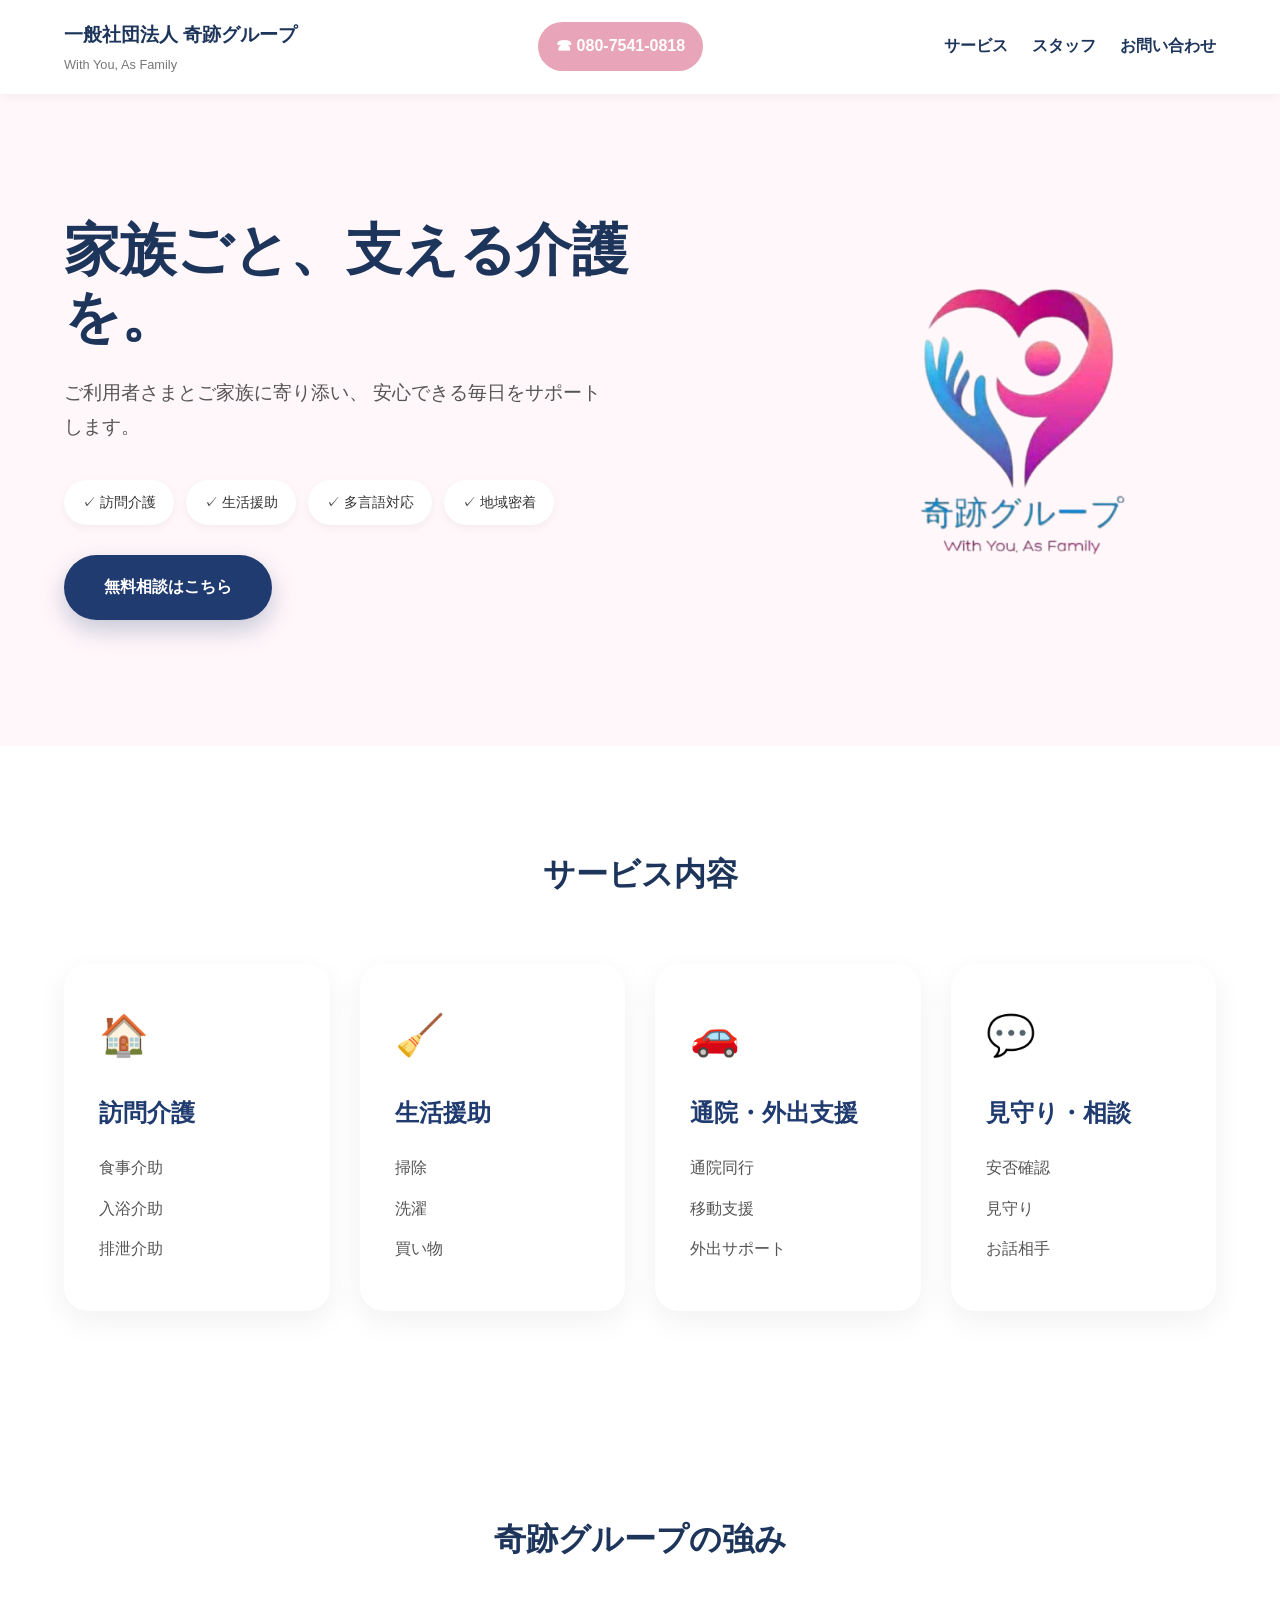
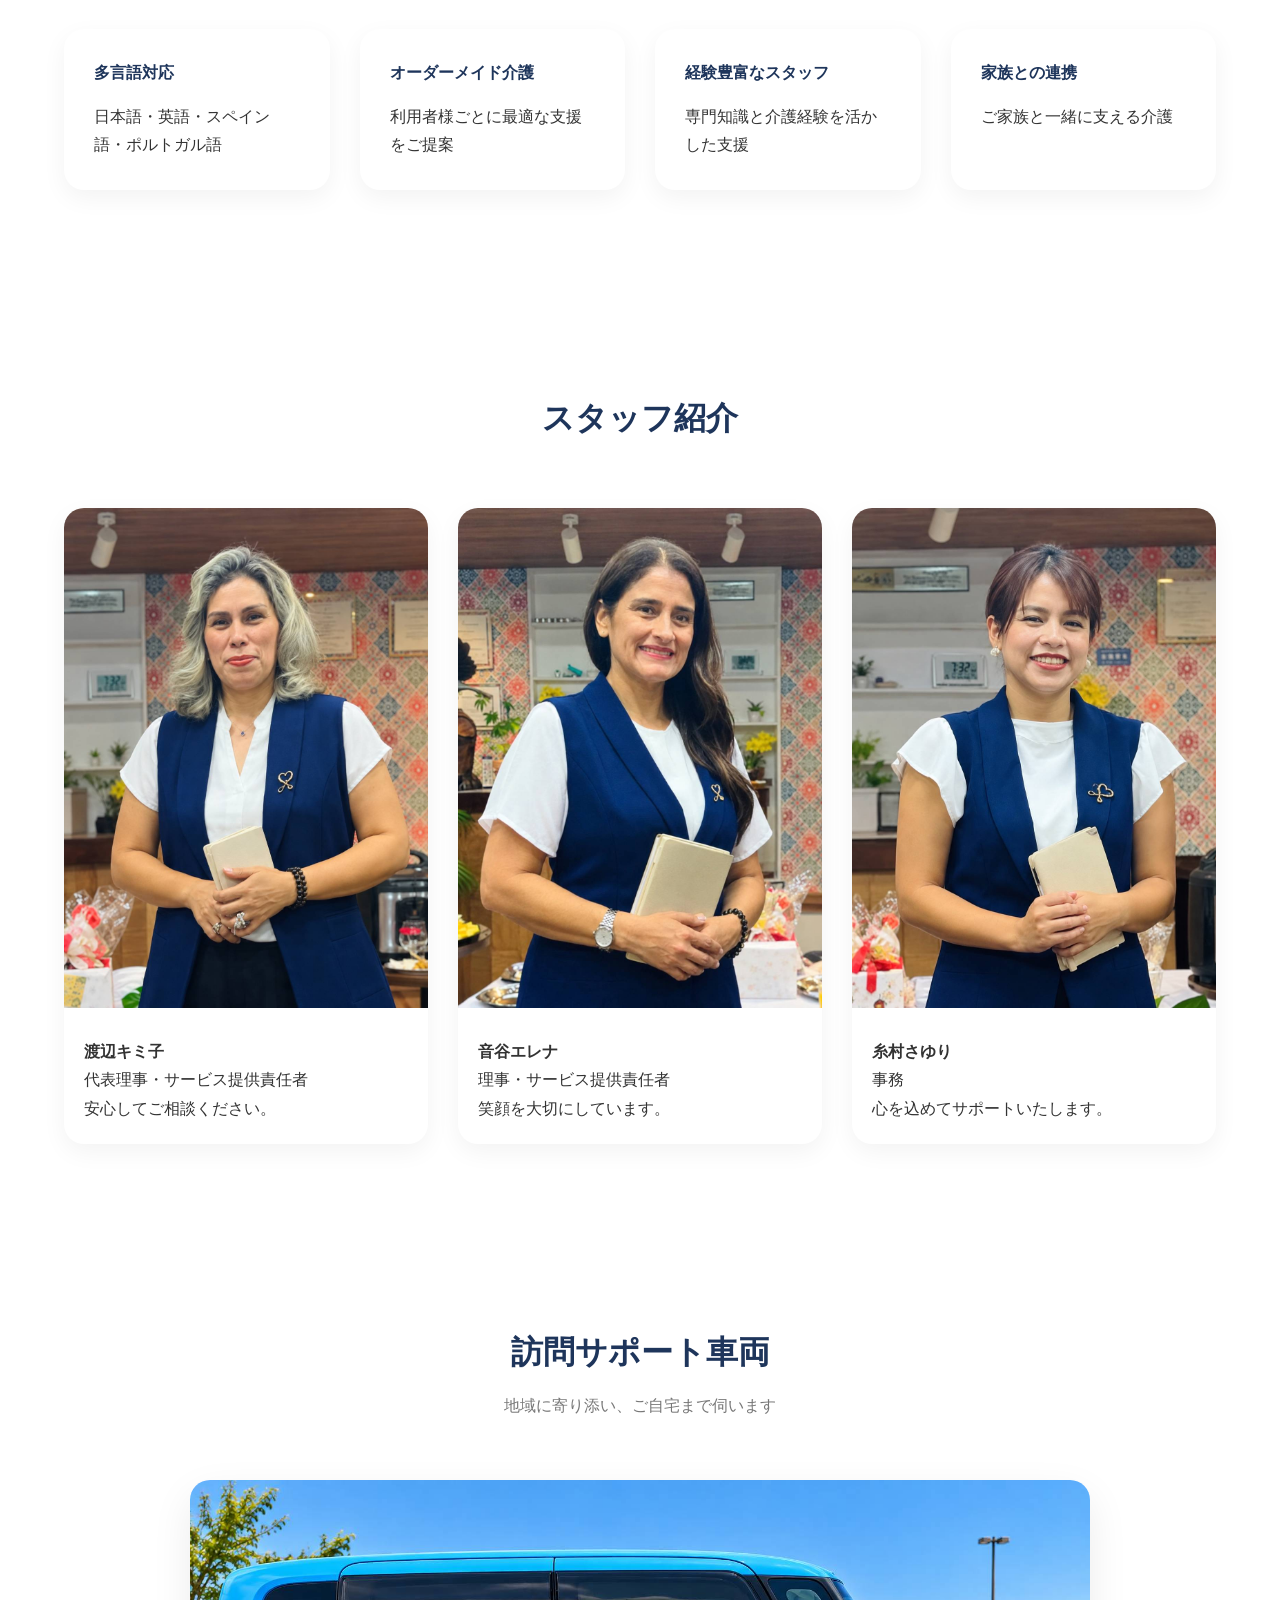
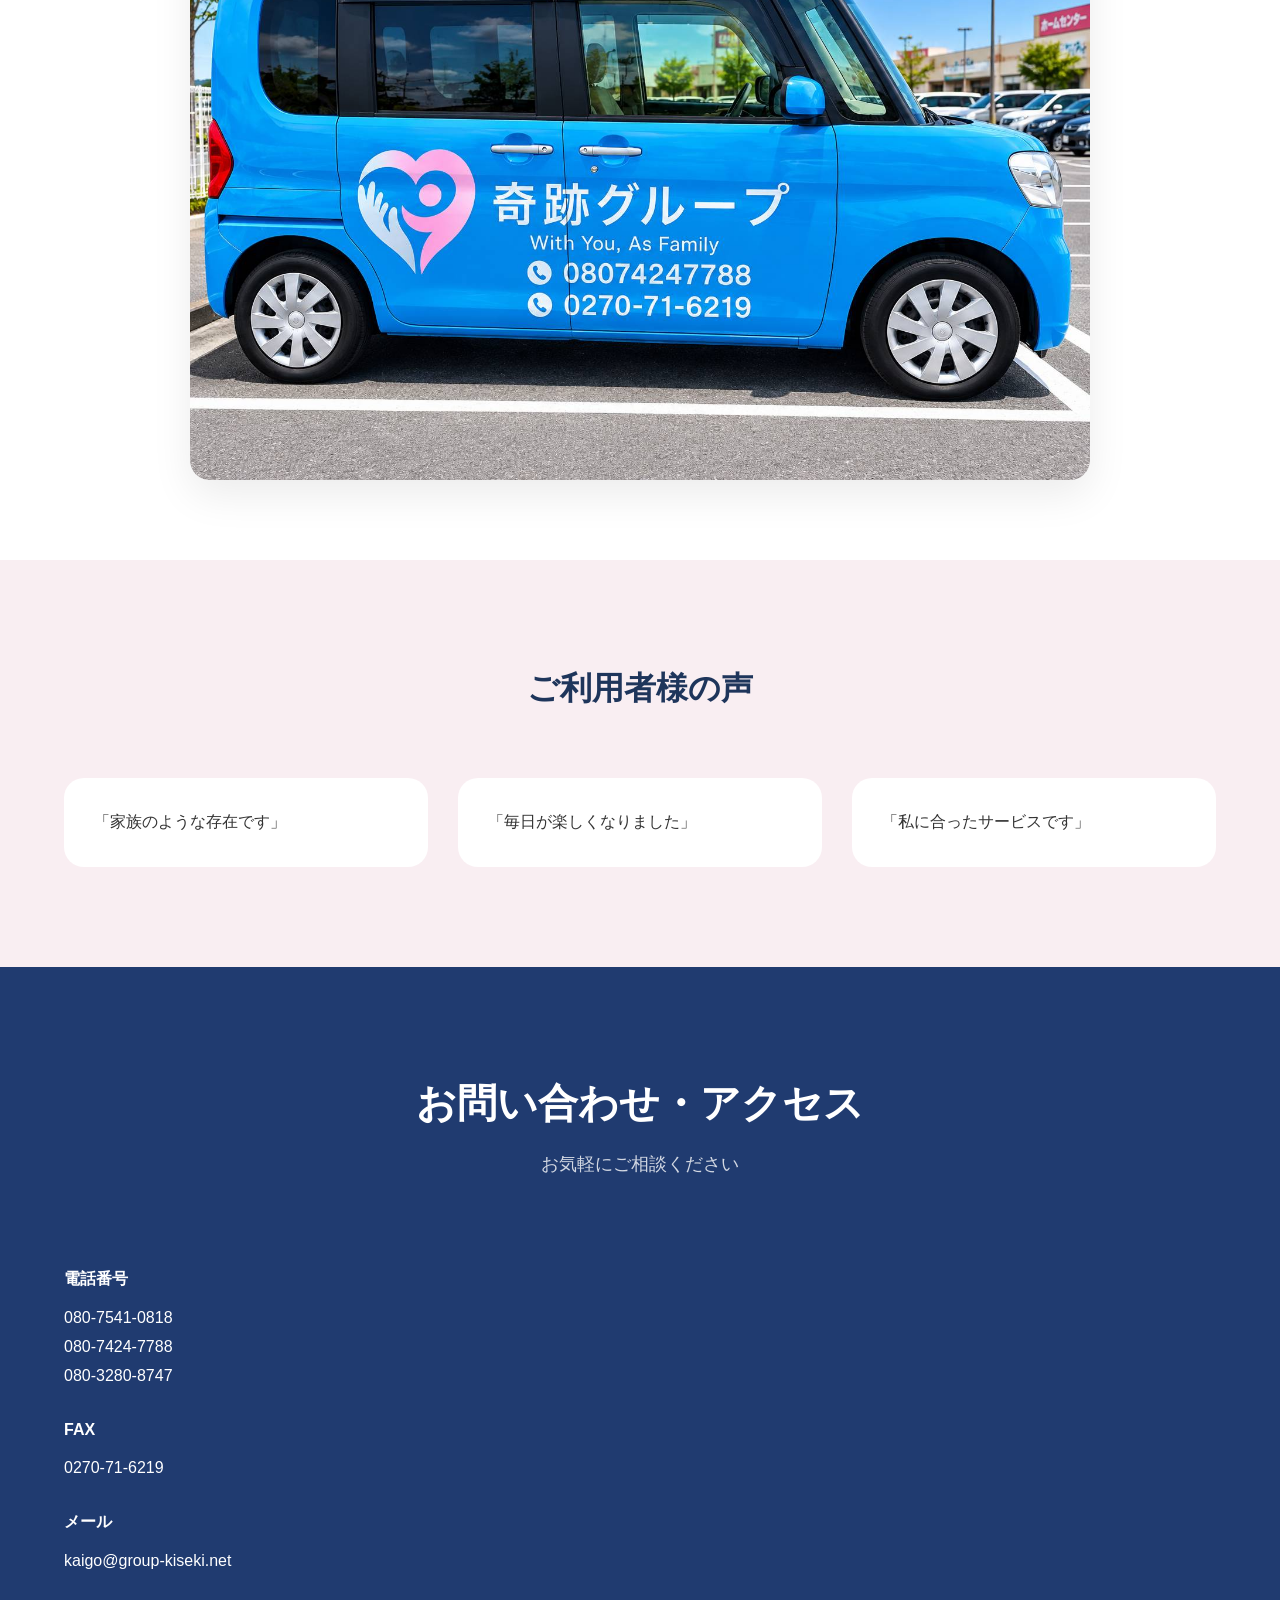
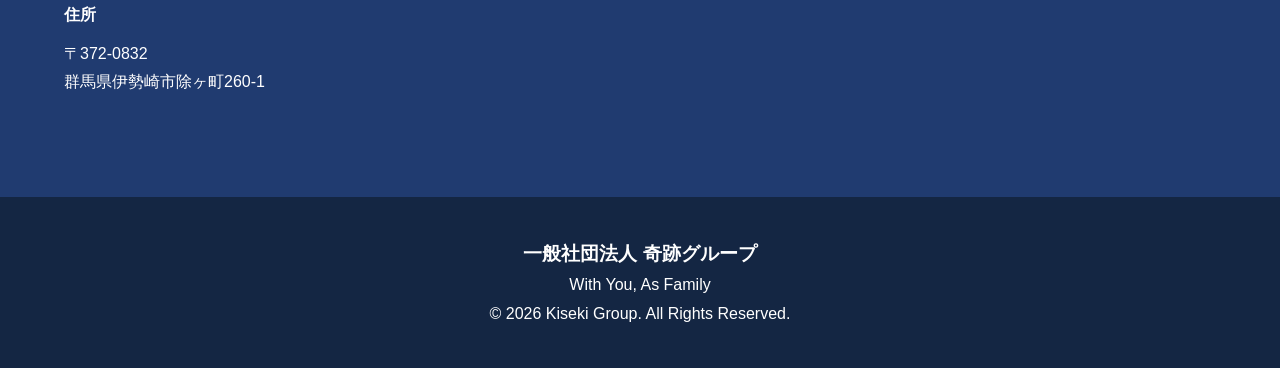
==== index.html @ bf8e1801 "Initial website" ====
<!DOCTYPE html>
<html lang="ja">
<head>
<meta charset="UTF-8">
<meta name="viewport" content="width=device-width, initial-scale=1.0">

<title>一般社団法人 奇跡グループ｜訪問介護・生活支援</title>

<meta name="description"
content="群馬県伊勢崎市の訪問介護サービス。ご利用者様とご家族に寄り添い、安心できる毎日をサポートします。">

<link rel="preconnect" href="https://fonts.googleapis.com">
<link rel="preconnect" href="https://fonts.gstatic.com" crossorigin>
<link rel="stylesheet" href="style.css" />
</head>

<body>

<!-- HEADER -->
<header>
<div class="container navbar">

  <div class="logo">
    <h1>一般社団法人 奇跡グループ</h1>
    <span>With You, As Family</span>
  </div>

  <div class="header-phone">
    ☎ 080-7541-0818
  </div>

  <nav>
    <ul>
      <li><a href="#service">サービス</a></li>
      <li><a href="#staff">スタッフ</a></li>
      <li><a href="#contact">お問い合わせ</a></li>
    </ul>
  </nav>

</div>
</header>

<!-- HERO -->
<section class="hero">
  <div class="container hero-wrapper">

    <div class="hero-content">

      <h2>家族ごと、支える介護を。</h2>

      <p>
        ご利用者さまとご家族に寄り添い、
        安心できる毎日をサポートします。
      </p>

      <div class="hero-features">
        <span>✓ 訪問介護</span>
        <span>✓ 生活援助</span>
        <span>✓ 多言語対応</span>
        <span>✓ 地域密着</span>
      </div>

      <a href="#contact" class="btn btn-primary">
        無料相談はこちら
      </a>

    </div>

    <div class="hero-image">
      <img src="images/logo.png" alt="奇跡グループ">
    </div>

  </div>
</section>

<!-- SERVICES -->
<section id="service">

<div class="container">

<div class="section-title">
<h3>サービス内容</h3>
</div>

<div class="grid">

<div class="service-card">
  <div class="service-icon">🏠</div>
  <h4>訪問介護</h4>
  <ul>
    <li>食事介助</li>
    <li>入浴介助</li>
    <li>排泄介助</li>
  </ul>
</div>

<div class="service-card">
  <div class="service-icon">🧹</div>
  <h4>生活援助</h4>
  <ul>
    <li>掃除</li>
    <li>洗濯</li>
    <li>買い物</li>
  </ul>
</div>

<div class="service-card">
  <div class="service-icon">🚗</div>
  <h4>通院・外出支援</h4>
  <ul>
    <li>通院同行</li>
    <li>移動支援</li>
    <li>外出サポート</li>
  </ul>
</div>

<div class="service-card">
  <div class="service-icon">💬</div>
  <h4>見守り・相談</h4>
  <ul>
    <li>安否確認</li>
    <li>見守り</li>
    <li>お話相手</li>
  </ul>
</div>

</div>

</div>

</section>

<!-- STRENGTH -->
<section>

<div class="container">

<div class="section-title">
<h3>奇跡グループの強み</h3>
</div>

<div class="grid">

<div class="card">
<h4>多言語対応</h4>
<p>
日本語・英語・スペイン語・ポルトガル語
</p>
</div>

<div class="card">
<h4>オーダーメイド介護</h4>
<p>
利用者様ごとに最適な支援をご提案
</p>
</div>

<div class="card">
<h4>経験豊富なスタッフ</h4>
<p>
専門知識と介護経験を活かした支援
</p>
</div>

<div class="card">
<h4>家族との連携</h4>
<p>
ご家族と一緒に支える介護
</p>
</div>

</div>

</div>

</section>

<!-- STAFF -->
<section id="staff">

<div class="container">

<div class="section-title">
<h3>スタッフ紹介</h3>
</div>

<div class="staff-grid">

<div class="staff-card">
<img src="images/渡辺キミコ.png" alt="渡辺キミ子">
<div class="staff-info">
<h4>渡辺キミ子</h4>
<p>代表理事・サービス提供責任者</p>
<p>安心してご相談ください。</p>
</div>
</div>

<div class="staff-card">
<img src="images/音谷エレナ.png" alt="音谷エレナ">
<div class="staff-info">
<h4>音谷エレナ</h4>
<p>理事・サービス提供責任者</p>
<p>笑顔を大切にしています。</p>
</div>
</div>

<div class="staff-card">
<img src="images/糸村さゆり.png" alt="糸村さゆり">
<div class="staff-info">
<h4>糸村さゆり</h4>
<p>事務</p>
<p>心を込めてサポートいたします。</p>
</div>
</div>

</div>

</div>

</section>

<section class="vehicle">

  <div class="container">

    <div class="section-title">
      <h3>訪問サポート車両</h3>
      <p>地域に寄り添い、ご自宅まで伺います</p>
    </div>

    <img src="images/car.jpg" alt="奇跡グループ訪問車両">

  </div>

</section>

<!-- TESTIMONIAL -->
<section class="testimonial">

<div class="container">

<div class="section-title">
<h3>ご利用者様の声</h3>
</div>

<div class="grid">

<div class="testimonial-card">
「家族のような存在です」
</div>

<div class="testimonial-card">
「毎日が楽しくなりました」
</div>

<div class="testimonial-card">
「私に合ったサービスです」
</div>

</div>

</div>

</section>

<!-- CONTACT -->
<section id="contact" class="contact">

  <div class="container">

    <div class="section-title">
      <h3>お問い合わせ・アクセス</h3>
      <p>お気軽にご相談ください</p>
    </div>

    <div class="contact-grid">

      <div class="contact-info">

        <h4>電話番号</h4>
        <p>080-7541-0818</p>
        <p>080-7424-7788</p>
        <p>080-3280-8747</p>

        <h4>FAX</h4>
        <p>0270-71-6219</p>

        <h4>メール</h4>
        <p>kaigo@group-kiseki.net</p>

        <h4>住所</h4>
        <p>
          〒372-0832<br>
          群馬県伊勢崎市除ヶ町260-1
        </p>

      </div>

      <div class="map-wrapper">

        <iframe
          src="https://www.google.com/maps/embed?pb=!1m18!1m12!1m3!1d3216.30057712314!2d139.19436201104378!3d36.28075607228467!2m3!1f0!2f0!3f0!3m2!1i1024!2i768!4f13.1!3m3!1m2!1s0x601ee8715ef8e0c7%3A0x4e97ece692a49048!2s260-1%20Yogech%C5%8D%2C%20Isesaki%2C%20Gunma%20372-0832!5e0!3m2!1sen!2sjp!4v1789994020657!5m2!1sen!2sjp" 
          width="100%"
          height="450"
          style="border:0;"
          loading="lazy">
        </iframe>

      </div>

    </div>

  </div>

</section>
<footer>

<h3>一般社団法人 奇跡グループ</h3>

<p>With You, As Family</p>

<p>
© 2026 Kiseki Group.
All Rights Reserved.
</p>

</footer>

</body>
</html>
---- style.css ----
html {
  scroll-behavior: smooth;
}
*{
margin:0;
padding:0;
box-sizing:border-box;
}

body{
font-family:
"Yu Gothic",
"YuGothic",
sans-serif;
line-height:1.8;
color:#333;
background:#fff;
}

/* =====================
   COLOR
===================== */

:root{
--navy:#1E355B;
--pink:#E8A4B8;
--pink-light:#F9EEF2;
--white:#fff;
--gray:#f6f8fb;
}

.container{
width:90%;
max-width:1200px;
margin:auto;
}

/* =====================
   HEADER
===================== */

header{
position:fixed;
width:100%;
top:0;
background:white;
box-shadow:0 2px 10px rgba(0,0,0,.05);
z-index:100;
}

.header-phone{
  background:var(--pink);
  color:white;
  padding:10px 18px;
  border-radius:50px;
  font-weight:bold;
}

.hero-lead{
    font-size:1.2rem;
    max-width:600px;
    margin-bottom:25px;
}

.hero-points{
    display:flex;
    gap:15px;
    flex-wrap:wrap;
    margin-bottom:30px;
}

.hero-points span{
    background:white;
    padding:10px 18px;
    border-radius:30px;
    box-shadow:0 4px 12px rgba(0,0,0,.08);
    font-size:.95rem;
}

.navbar{
display:flex;
justify-content:space-between;
align-items:center;
padding:18px 0;
}

.logo h1{
font-size:1.2rem;
color:var(--navy);
}

.logo span{
display:block;
font-size:.8rem;
color:#777;
}

nav ul{
display:flex;
gap:24px;
list-style:none;
}

nav a{
text-decoration:none;
color:var(--navy);
font-weight:600;
transition:.3s;
}

nav a:hover{
color:var(--pink);
}

/* =====================
   HERO
===================== */

.hero{
  margin-top:90px;
  padding:120px 0;
  min-height:auto;
  display:flex;
  align-items:center;
  background:#FFF7FA;
}

.hero-wrapper{
  display:flex;
  align-items:center;
  justify-content:space-between;
  gap:60px;
}

.hero-content{
  flex:1.3;
}

.hero-image{
  flex:0.7;
  display:flex;
  justify-content:center;
}

.hero-image{
  flex:0.8;
  display:flex;
  justify-content:center;
}

.hero h2{
  font-size:3.5rem;
  line-height:1.2;
  color:var(--navy);
  margin-bottom:25px;
}

.hero p{
  font-size:1.2rem;
  max-width:550px;
  margin-bottom:35px;
  color:#555;
}

.btn-primary{
  display:inline-block;
  background:#203B70;
  box-shadow:0 10px 25px rgba(32,59,112,.25);
  color:#fff;
  padding:18px 40px;
  border-radius:999px;
  text-decoration:none;
  font-weight:700;
}

.hero-features{
  display:flex;
  flex-wrap:wrap;
  gap:12px;
  margin:30px 0;
}

.hero-image img{
  width:420px;
  max-width:100%;
  border-radius:0;
  box-shadow:none;
}

.hero-features span{
  background:white;
  padding:10px 18px;
  border-radius:999px;
  font-size:14px;
  box-shadow:0 3px 10px rgba(0,0,0,.05);
}
/* =====================
   SECTION
===================== */

section{
padding:100px 0;
}

.section-title{
text-align:center;
margin-bottom:60px;
}

.section-title h3{
font-size:2rem;
color:var(--navy);
margin-bottom:10px;
}

.section-title p{
color:#777;
}

.service-card{
  background:#fff;
  padding:35px;
  border-radius:24px;
  box-shadow:0 10px 30px rgba(0,0,0,.06);
  transition:.3s;
}

.service-card:hover{
  transform:translateY(-8px);
  box-shadow:0 20px 40px rgba(0,0,0,.12);
}

.service-icon{
  font-size:40px;
  margin-bottom:20px;
}

.service-card h4{
  font-size:1.5rem;
  color:#203B70;
  margin-bottom:20px;
}

.service-card ul{
  list-style:none;
  padding:0;
}

.service-card li{
  margin-bottom:12px;
  color:#555;
}

.service-link{
  display:inline-block;
  margin-top:20px;
  color:#203B70;
  font-weight:700;
}

/* =====================
   ABOUT
===================== */

.about{
background:var(--gray);
}

.about-text{
max-width:850px;
margin:auto;
text-align:center;
font-size:1.1rem;
}

/* =====================
   CARD GRID
===================== */

.grid{
display:grid;
grid-template-columns:
repeat(auto-fit,minmax(250px,1fr));
gap:30px;
}

.card{
background:white;
padding:30px;
border-radius:20px;
box-shadow:0 8px 25px rgba(0,0,0,.05);
transition:.3s;
}

.card:hover{
transform:translateY(-5px);
}

.card h4{
color:var(--navy);
margin-bottom:15px;
}

/* =====================
   STAFF
===================== */

.staff-grid{
  display:grid;
  grid-template-columns:repeat(3,1fr);
  gap:30px;
}

.staff-card img{
  width:100%;
  height:500px;
  object-fit:cover;
}

.staff-card{
background:white;
border-radius:20px;
overflow:hidden;
box-shadow:0 8px 25px rgba(0,0,0,.05);
}

.staff-info{
padding:20px;
}
.vehicle{
  padding:80px 0;
  background:#fff;
}

.vehicle img{
  width:100%;
  max-width:900px;
  display:block;
  margin:auto;
  border-radius:20px;
  box-shadow:0 15px 40px rgba(0,0,0,.08);
}
/* =====================
   TESTIMONIAL
===================== */

.testimonial{
background:var(--pink-light);
}

.testimonial-card{
background:white;
padding:30px;
border-radius:20px;
}

/* =====================
   CONTACT
===================== */
.contact .section-title{
  margin-bottom:60px;
}

.contact .section-title h3{
  color:white;
  font-size:2.5rem;
}

.contact .section-title p{
  color:rgba(255,255,255,.8);
  font-size:1.1rem;
}
.contact{
  background:#203B70;
  color:white;
}

.contact-grid{
  display:grid;
  grid-template-columns:1fr 1.5fr;
  gap:50px;
  align-items:center;
}

.contact-info h4{
  margin-top:25px;
  margin-bottom:10px;
}

.contact-info p{
  line-height:1.8;
}

.map-wrapper{
  overflow:hidden;
  border-radius:20px;
}

.map-wrapper iframe{
  display:block;
}

/* =====================
   FOOTER
===================== */

footer{
background:#142643;
color:white;
text-align:center;
padding:40px 20px;
}

/* =====================
   MOBILE
===================== */

@media(max-width:768px){

.hero h2{
font-size:2rem;
}

.contact-grid{
grid-template-columns:1fr;
}

nav ul{
display:none;
}

}
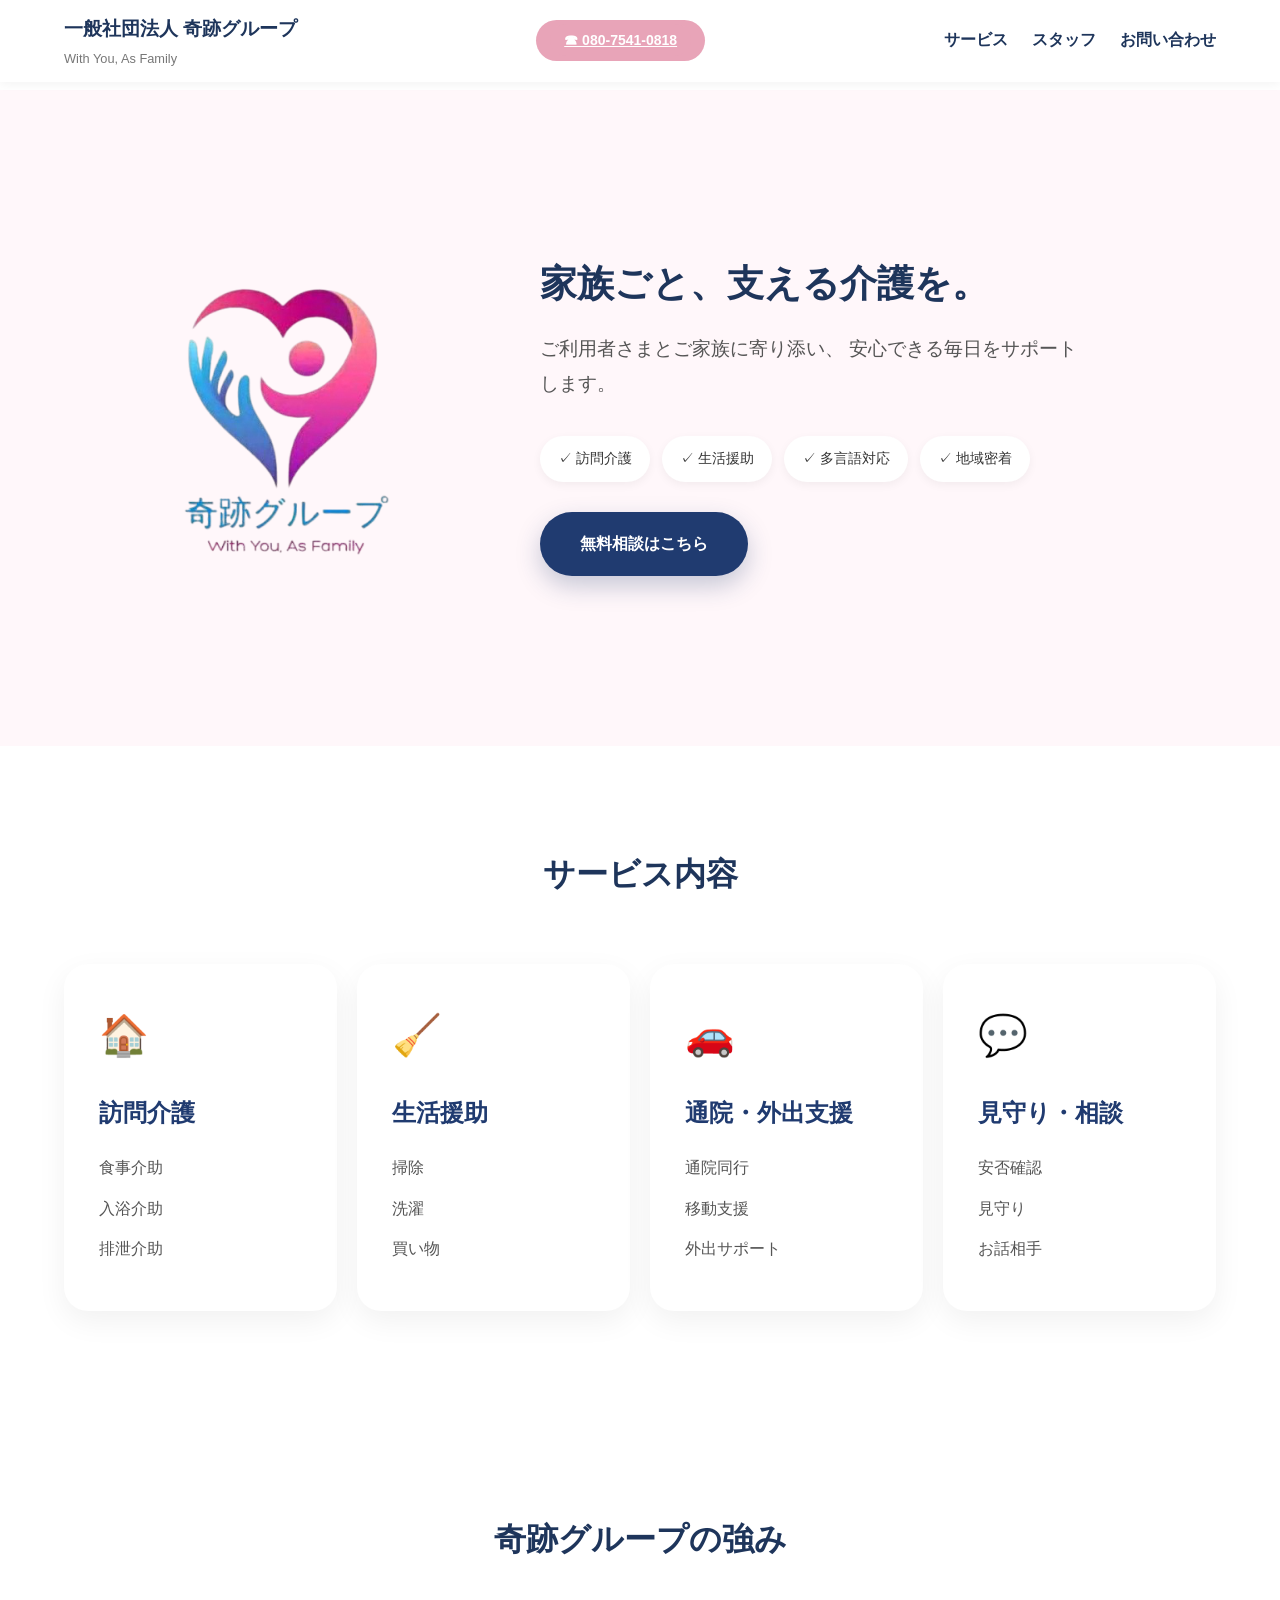
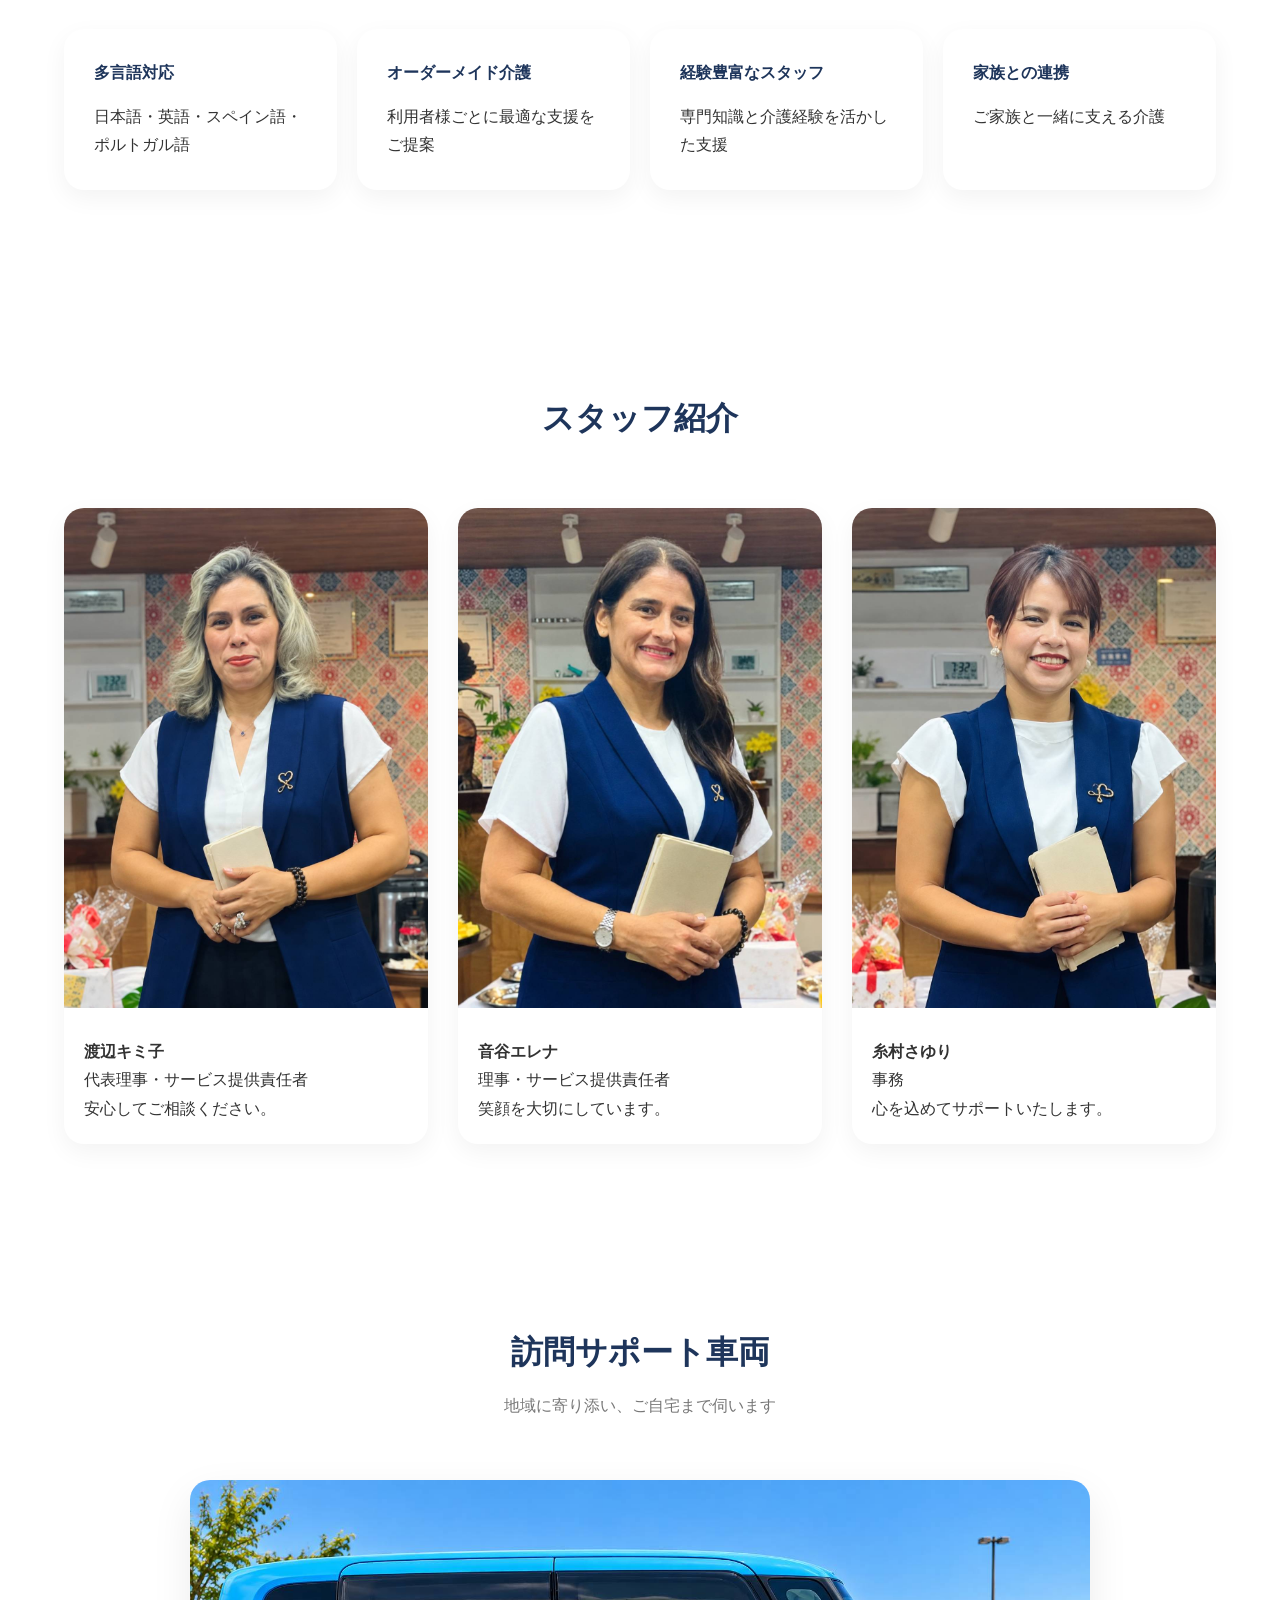
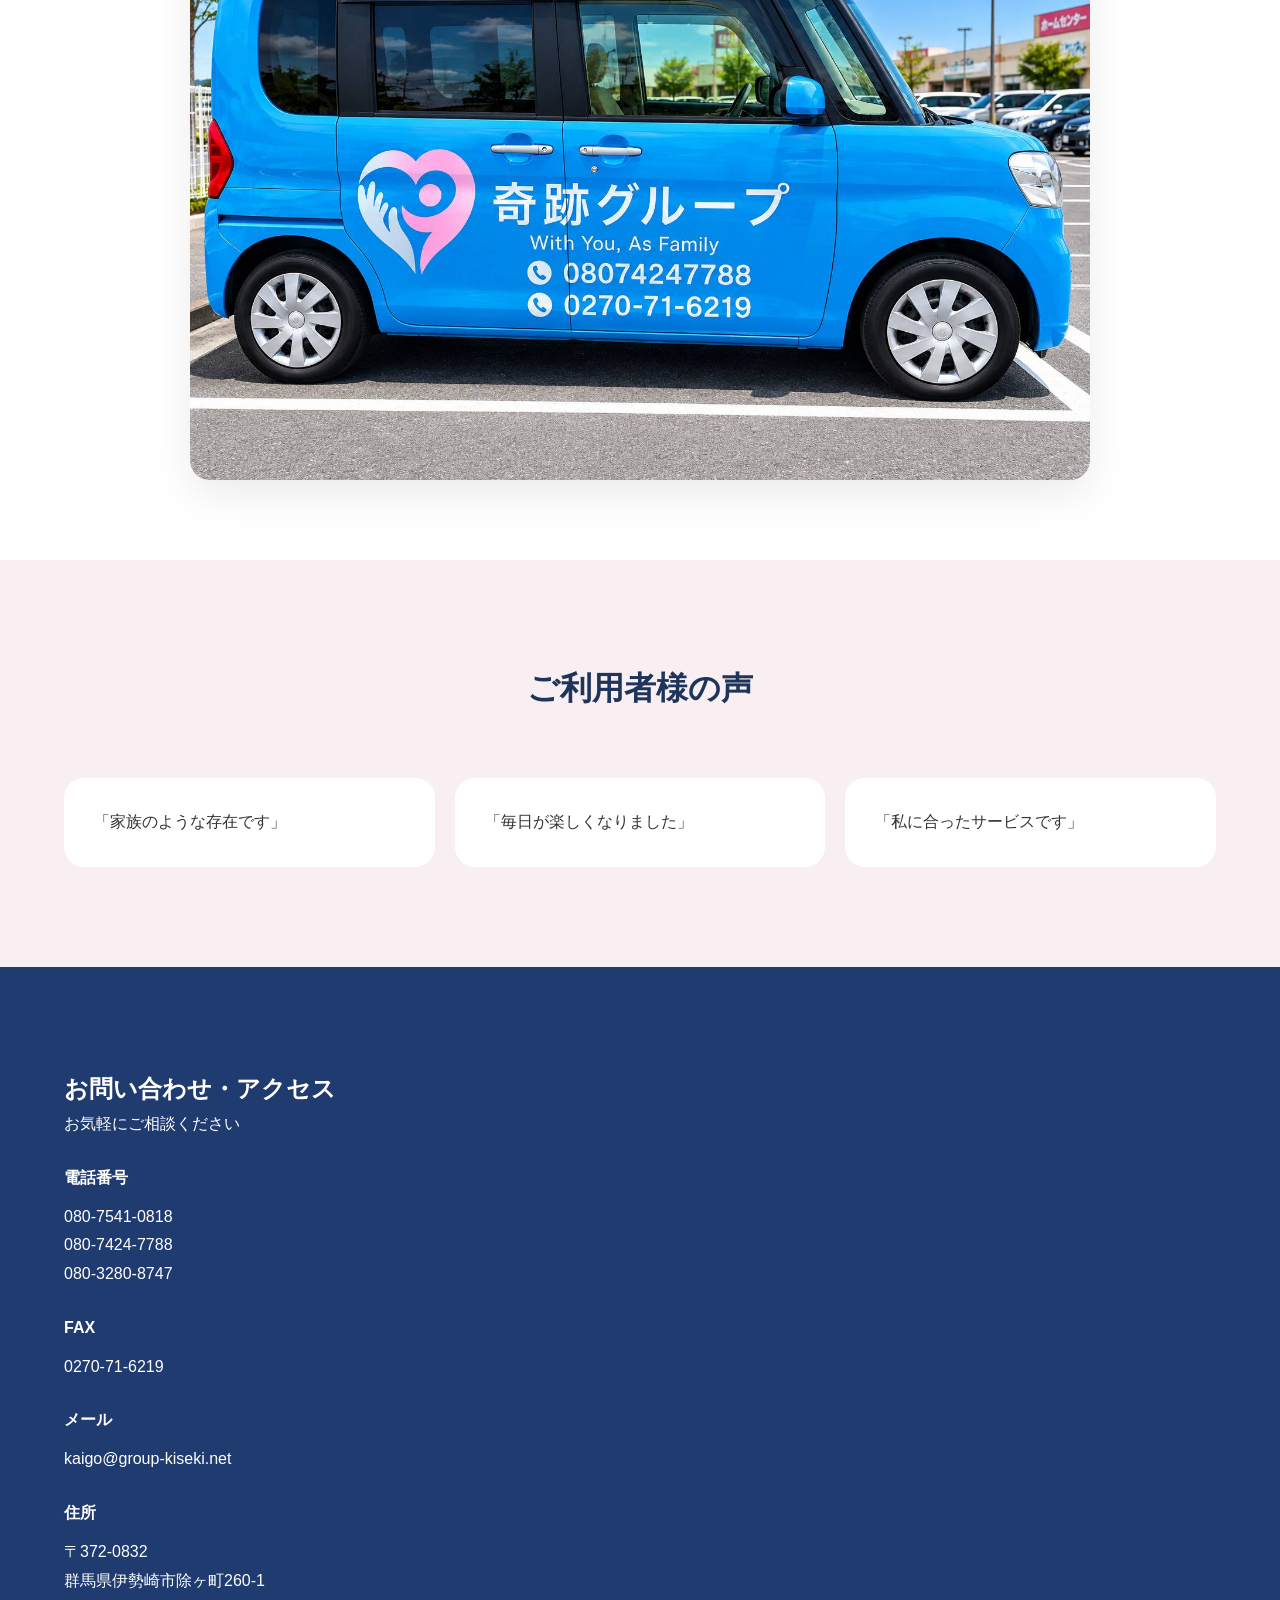
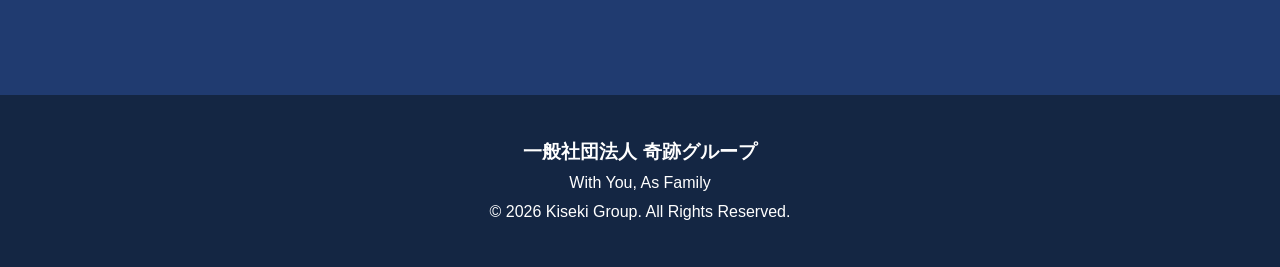
==== commit 7b58fe1e: "phone version" ====
--- a/index.html
+++ b/index.html
@@ -26,7 +26,9 @@
   </div>
 
   <div class="header-phone">
-    ☎ 080-7541-0818
+  <a href="tel:08075410818" class="header-phone">
+  ☎ 080-7541-0818
+  </a>
   </div>
 
   <nav>
@@ -268,9 +270,12 @@
 
   <div class="container">
 
-    <div class="section-title">
-      <h3>お問い合わせ・アクセス</h3>
-      <p>お気軽にご相談ください</p>
+    <div class="contact-header">
+      <h2 class="contact-title">
+       お問い合わせ・アクセス
+    </h2>
+    <p>お気軽にご相談ください</p>
+
     </div>
 
     <div class="contact-grid">
--- a/style.css
+++ b/style.css
@@ -51,7 +51,8 @@
 .header-phone{
   background:var(--pink);
   color:white;
-  padding:10px 18px;
+  font-size:14px;
+  padding:8px 14px;
   border-radius:50px;
   font-weight:bold;
 }
@@ -81,7 +82,7 @@
 display:flex;
 justify-content:space-between;
 align-items:center;
-padding:18px 0;
+padding:12px 0;
 }
 
 .logo h1{
@@ -133,13 +134,15 @@
 }
 
 .hero-content{
+order:2;
+}
+
+.hero-image{
+order:1;
+}
+
+.hero-content{
   flex:1.3;
-}
-
-.hero-image{
-  flex:0.7;
-  display:flex;
-  justify-content:center;
 }
 
 .hero-image{
@@ -149,8 +152,8 @@
 }
 
 .hero h2{
-  font-size:3.5rem;
-  line-height:1.2;
+  font-size:2.3rem;
+  line-height:1.3;
   color:var(--navy);
   margin-bottom:25px;
 }
@@ -281,7 +284,7 @@
 display:grid;
 grid-template-columns:
 repeat(auto-fit,minmax(250px,1fr));
-gap:30px;
+gap:20px;
 }
 
 .card{
@@ -417,16 +420,117 @@
 
 @media(max-width:768px){
 
-.hero h2{
-font-size:2rem;
+  nav{
+    display:none;
+  }
+
+  .navbar{
+    flex-direction:column;
+    gap:15px;
+    text-align:center;
+  }
+
+  .navbar{
+    justify-content:space-between;
+    align-items:center;
+  }
+
+    .logo h1{
+      font-size:1.6rem;
+  }
+
+  .logo p{
+      font-size:.9rem;
+  }
+
+  .hero{
+    padding:80px 0;
+  }
+
+  .hero-wrapper{
+    flex-direction:column;
+    text-align:center;
+  }
+
+  .hero-content{
+    order:2;
+  }
+
+  .hero-image{
+    order:1;
+  }
+
+  .hero h2{
+    font-size:2rem;
+  }
+
+  .hero p{
+    margin:0 auto 30px;
+  }
+
+  .hero-features{
+    justify-content:center;
+  }
+
+  .hero-image img{
+    width:300px;
+  }
+
+
+
+.staff-grid{
+grid-template-columns:1fr;
+}
+
+.staff-card img{
+height:auto;
 }
 
 .contact-grid{
 grid-template-columns:1fr;
 }
 
-nav ul{
-display:none;
-}
-
-}
+.header-phone{
+font-size:14px;
+padding:8px 14px;
+}
+
+.logo h1{
+font-size:1rem;
+}
+
+.section-title h3{
+font-size:1.8rem;
+}
+.testimonial-card{
+  text-align:center;
+}
+
+.contact-title{
+  font-size:2rem;
+  line-height:1.3;
+  word-break:keep-all;
+}
+
+.contact-title{
+  white-space:nowrap;
+}
+
+.contact-header p{
+  text-align:center;
+  font-size:1rem;
+  line-height:1.5;
+  word-break:keep-all;
+}
+.contact-info{
+  text-align:center;
+}
+
+.contact-info h4{
+  margin-bottom:10px;
+}
+
+.contact-info p{
+  margin:6px 0;
+}
+}
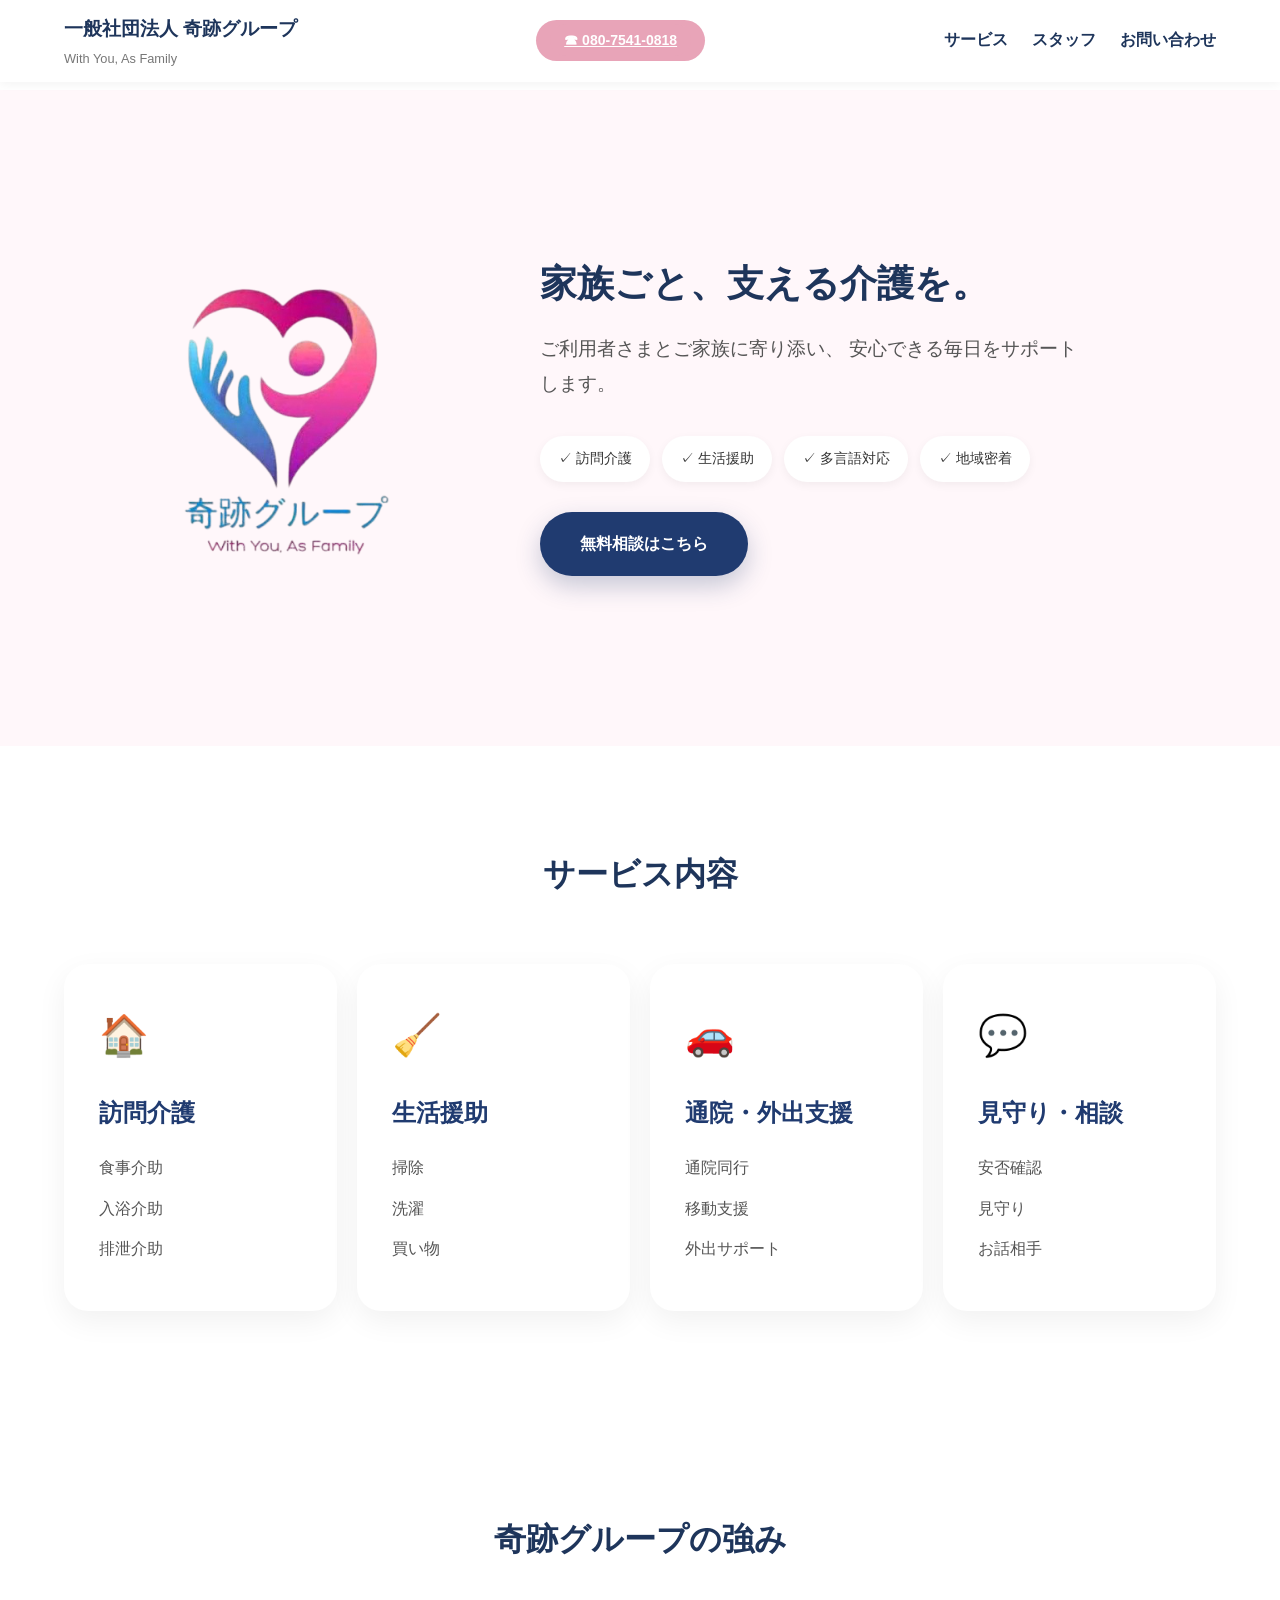
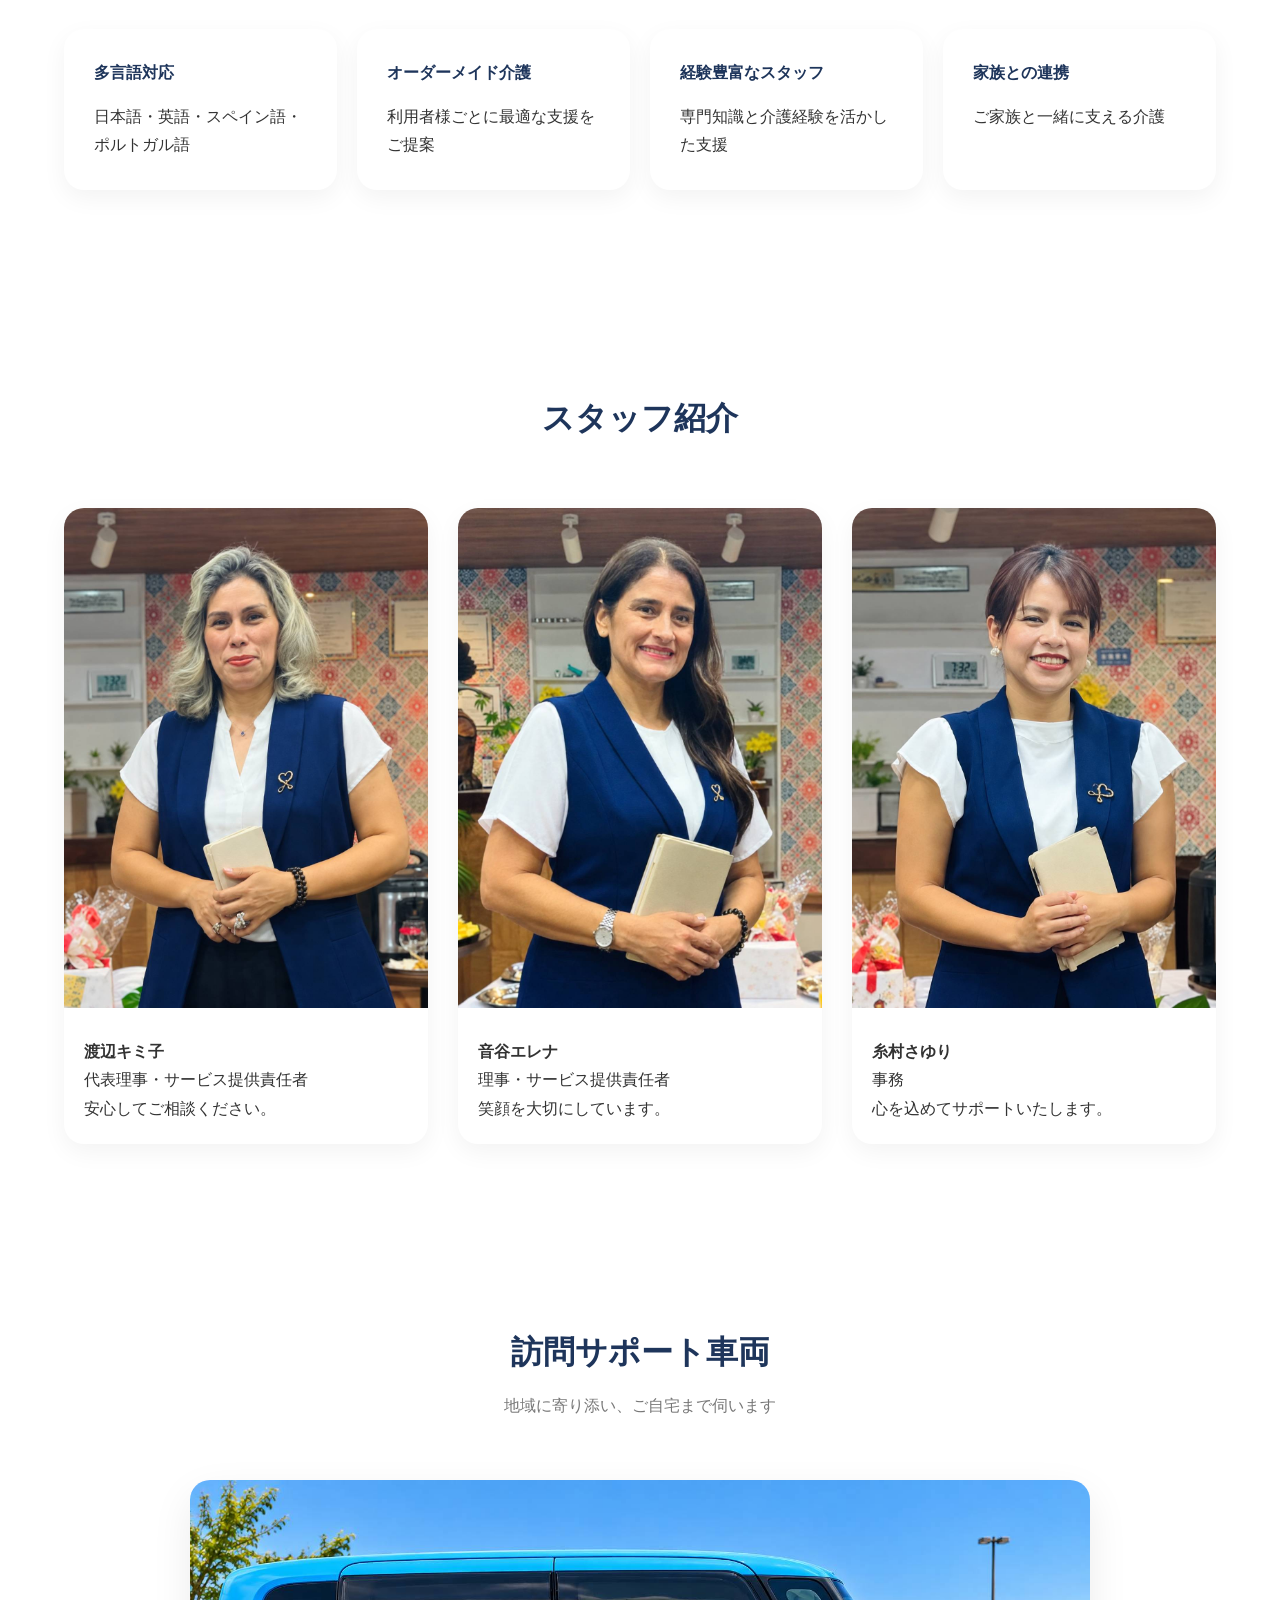
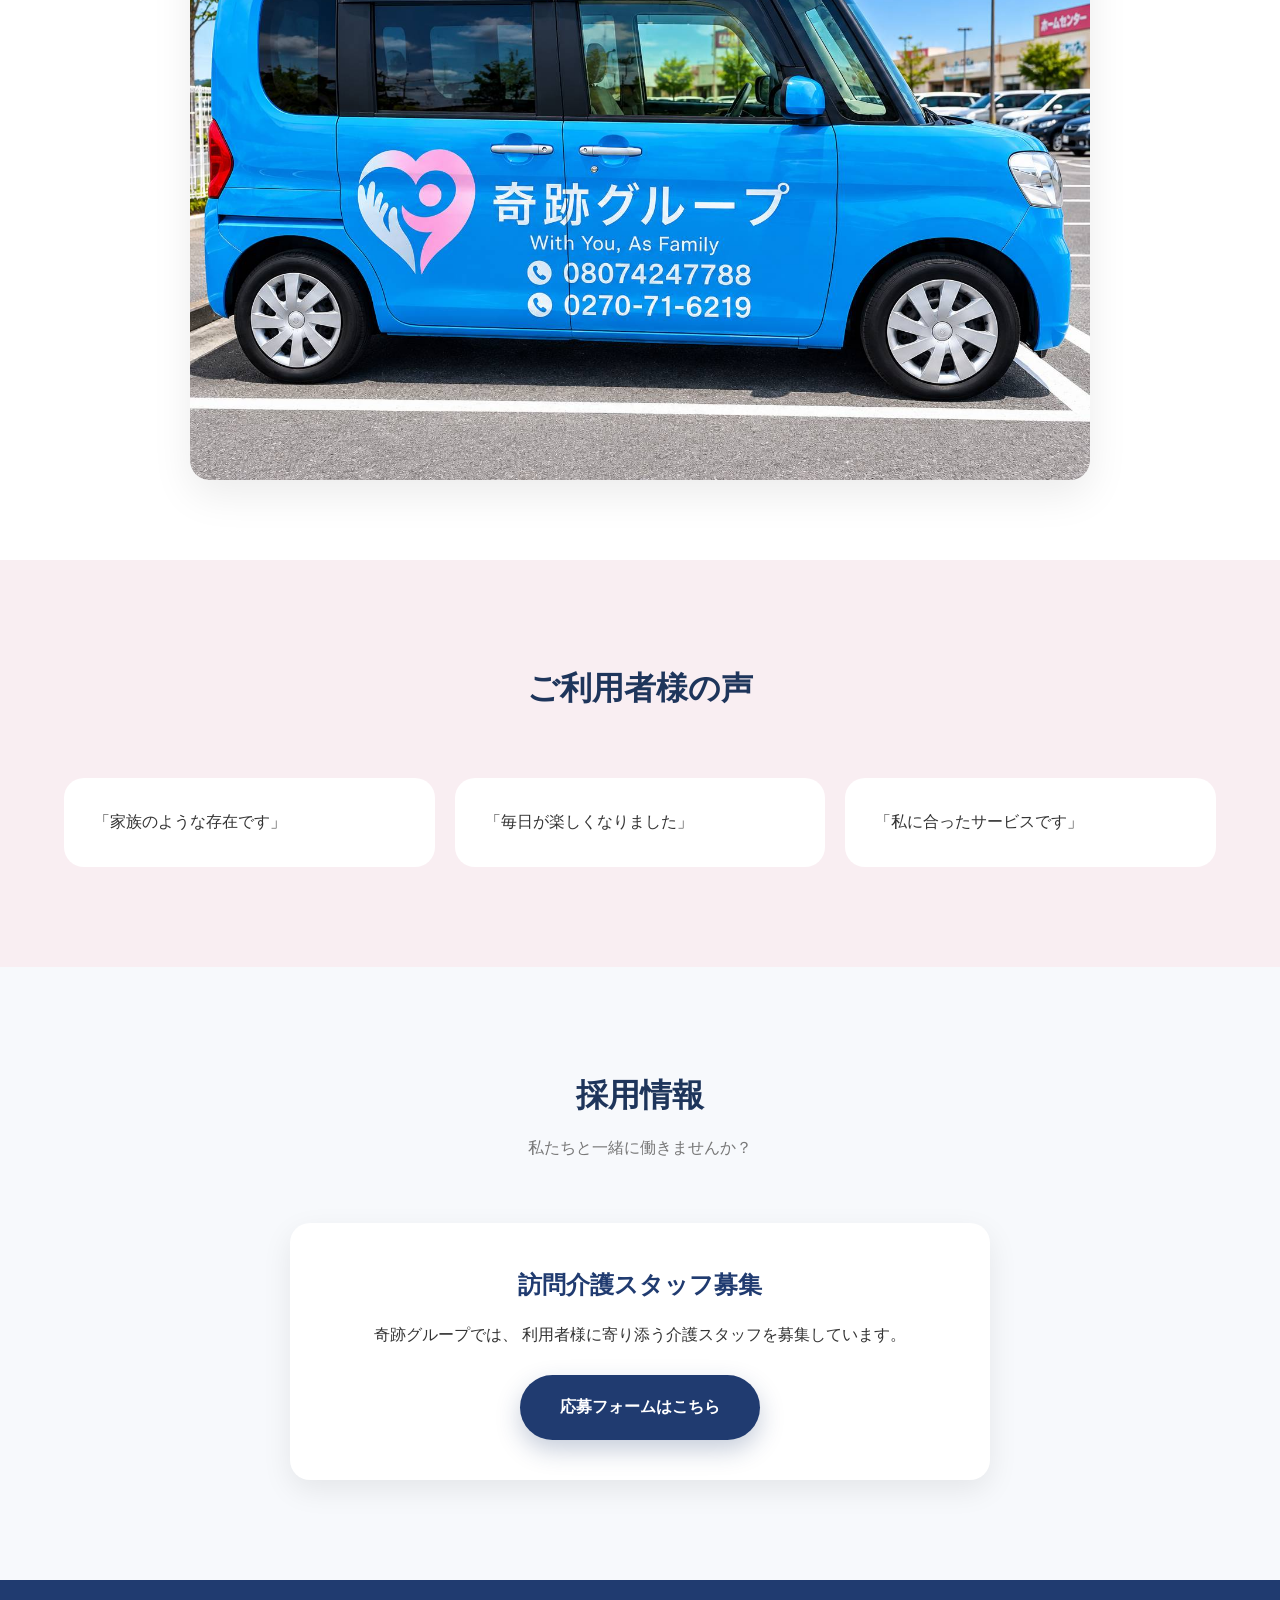
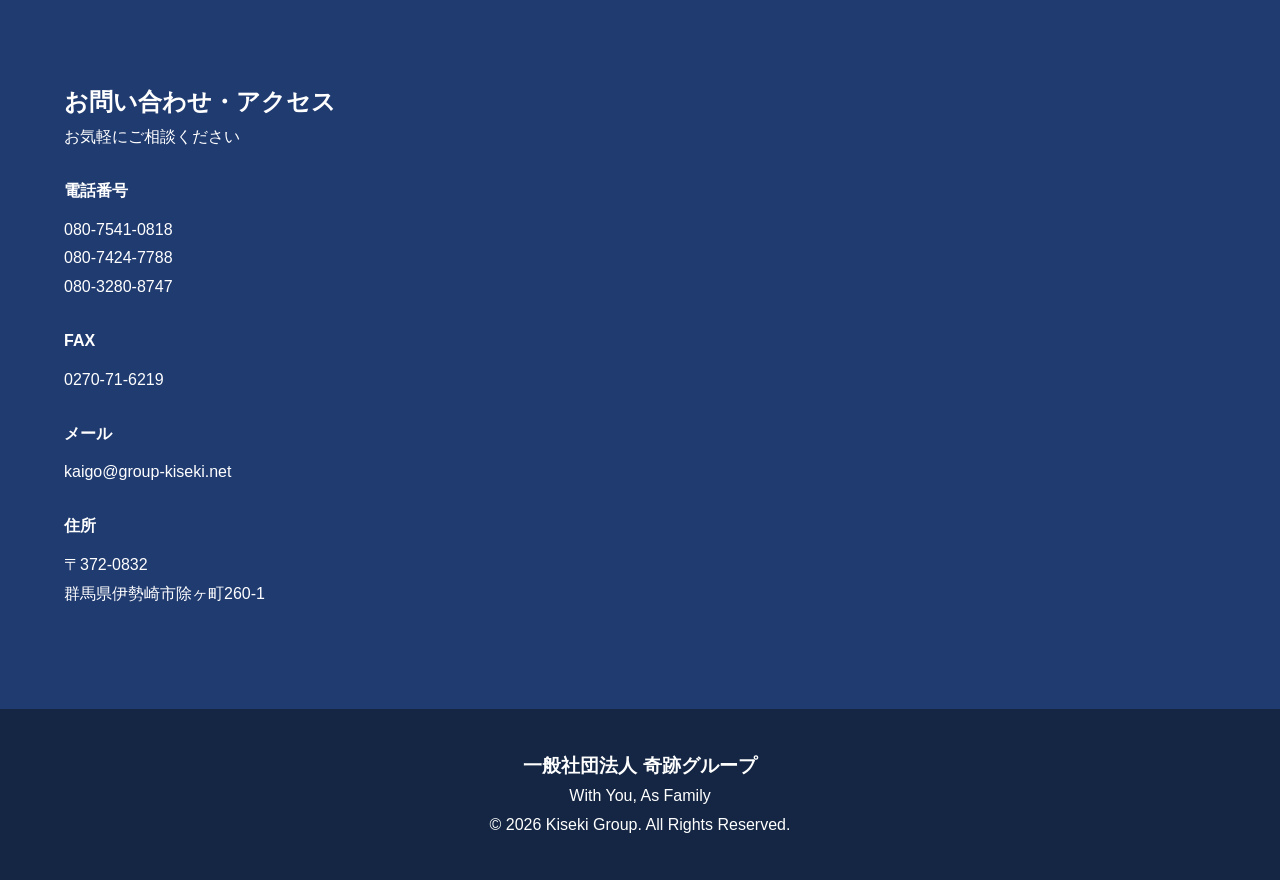
==== commit 3b2f69a2: "recruit" ====
--- a/index.html
+++ b/index.html
@@ -265,6 +265,37 @@
 
 </section>
 
+<!-- RECRUIT -->
+<section class="recruit">
+
+  <div class="container">
+
+    <div class="section-title">
+      <h3>採用情報</h3>
+      <p>私たちと一緒に働きませんか？</p>
+    </div>
+
+    <div class="recruit-box">
+
+      <h4>訪問介護スタッフ募集</h4>
+
+      <p>
+        奇跡グループでは、
+        利用者様に寄り添う介護スタッフを募集しています。
+      </p>
+
+      <a href="https://bit.ly/kiseki-form"
+         class="btn btn-primary"
+         target="_blank">
+         応募フォームはこちら
+      </a>
+
+    </div>
+
+  </div>
+
+</section>
+
 <!-- CONTACT -->
 <section id="contact" class="contact">
 
--- a/style.css
+++ b/style.css
@@ -356,7 +356,32 @@
 padding:30px;
 border-radius:20px;
 }
-
+/* =====================
+   RECRUIT
+===================== */
+.recruit{
+  background:#F7F9FC;
+}
+
+.recruit-box{
+  max-width:700px;
+  margin:auto;
+  text-align:center;
+  background:white;
+  padding:40px;
+  border-radius:20px;
+  box-shadow:0 10px 30px rgba(0,0,0,.08);
+}
+
+.recruit-box h4{
+  color:#203B70;
+  margin-bottom:15px;
+  font-size:1.5rem;
+}
+
+.recruit-box p{
+  margin-bottom:25px;
+}
 /* =====================
    CONTACT
 ===================== */
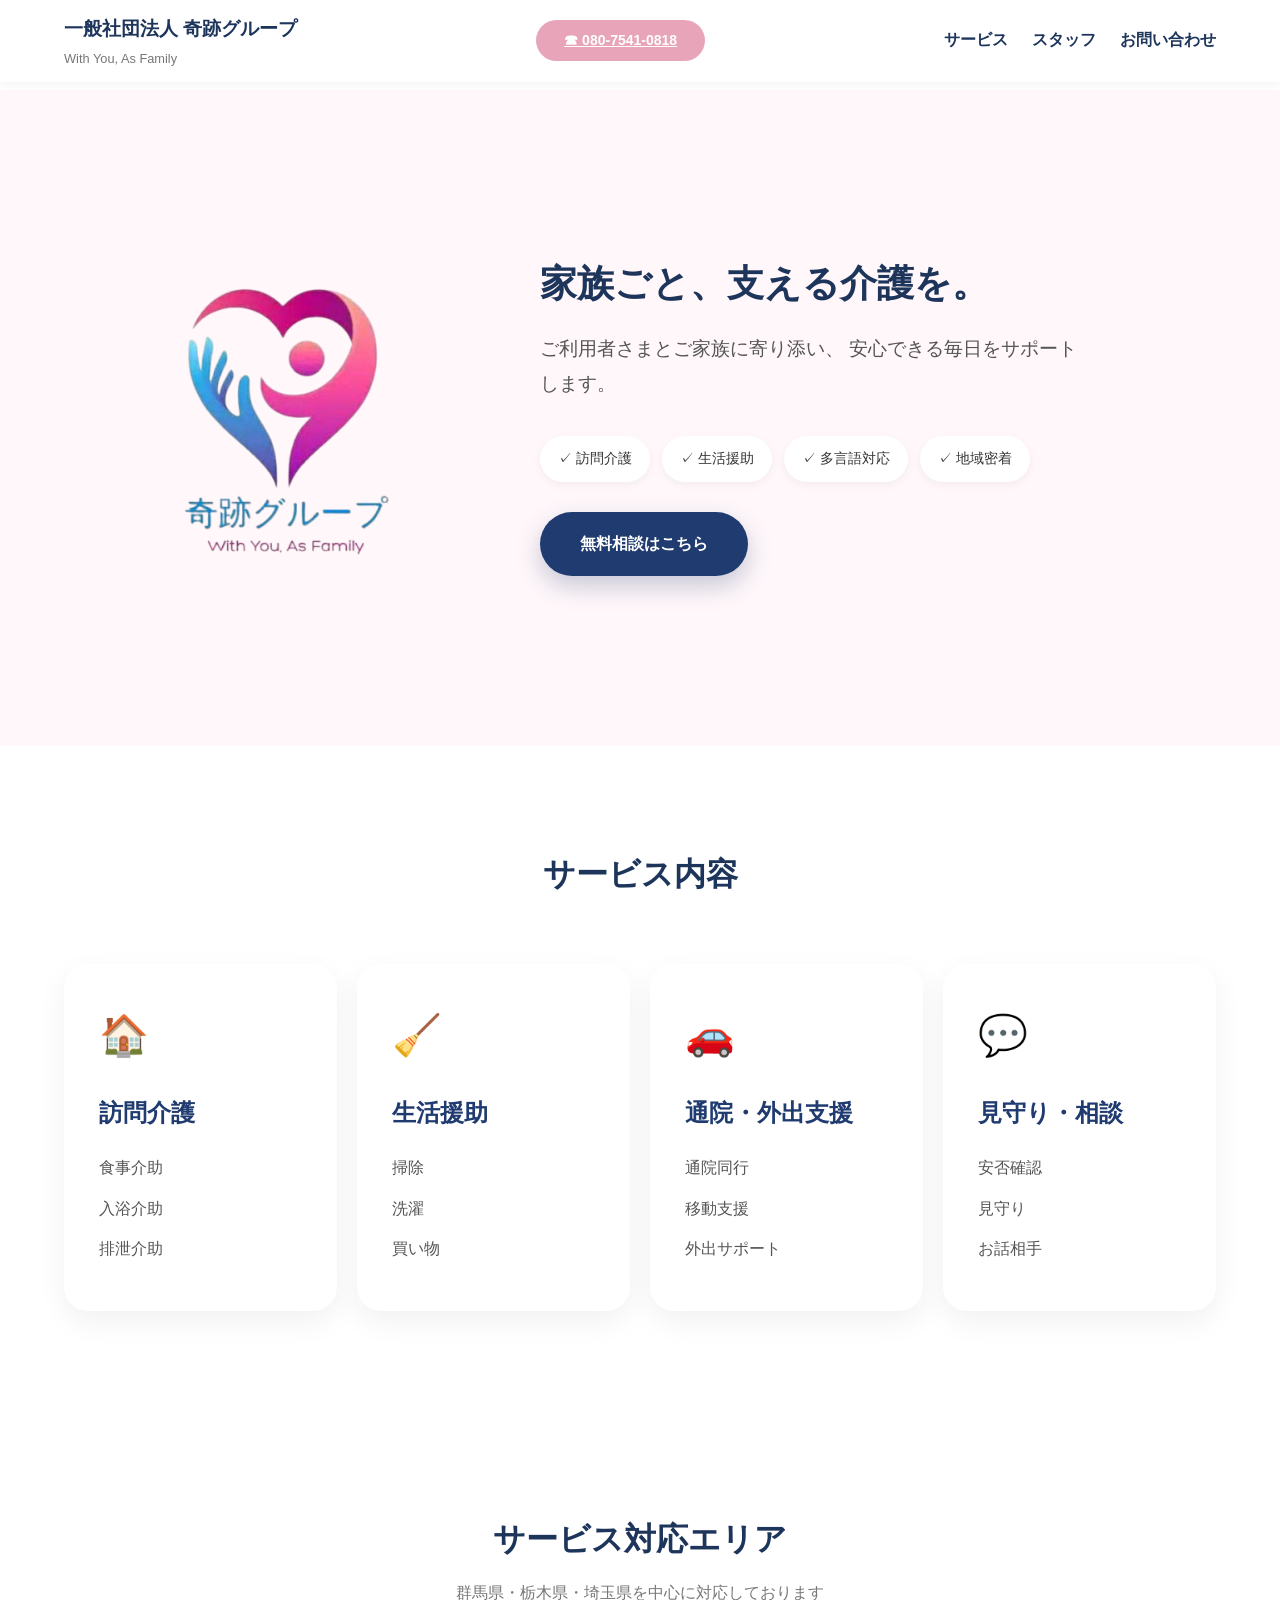
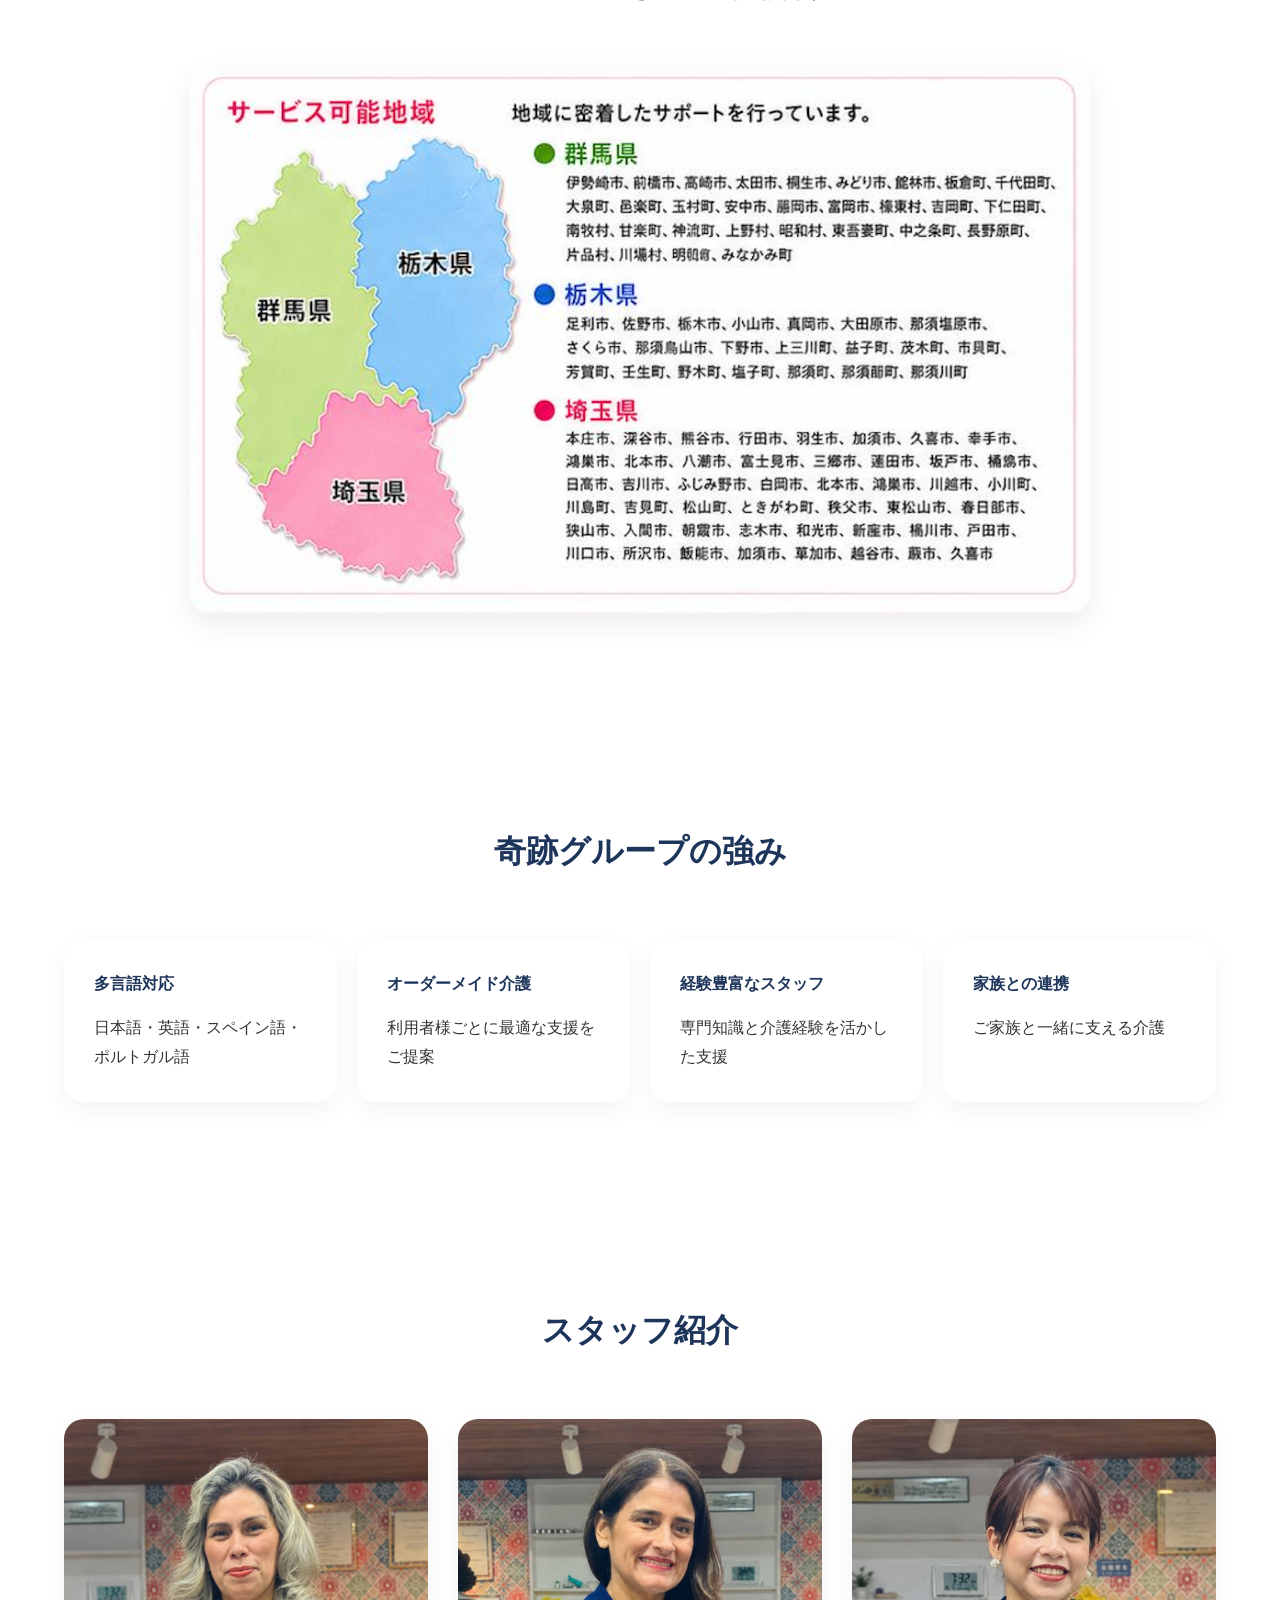
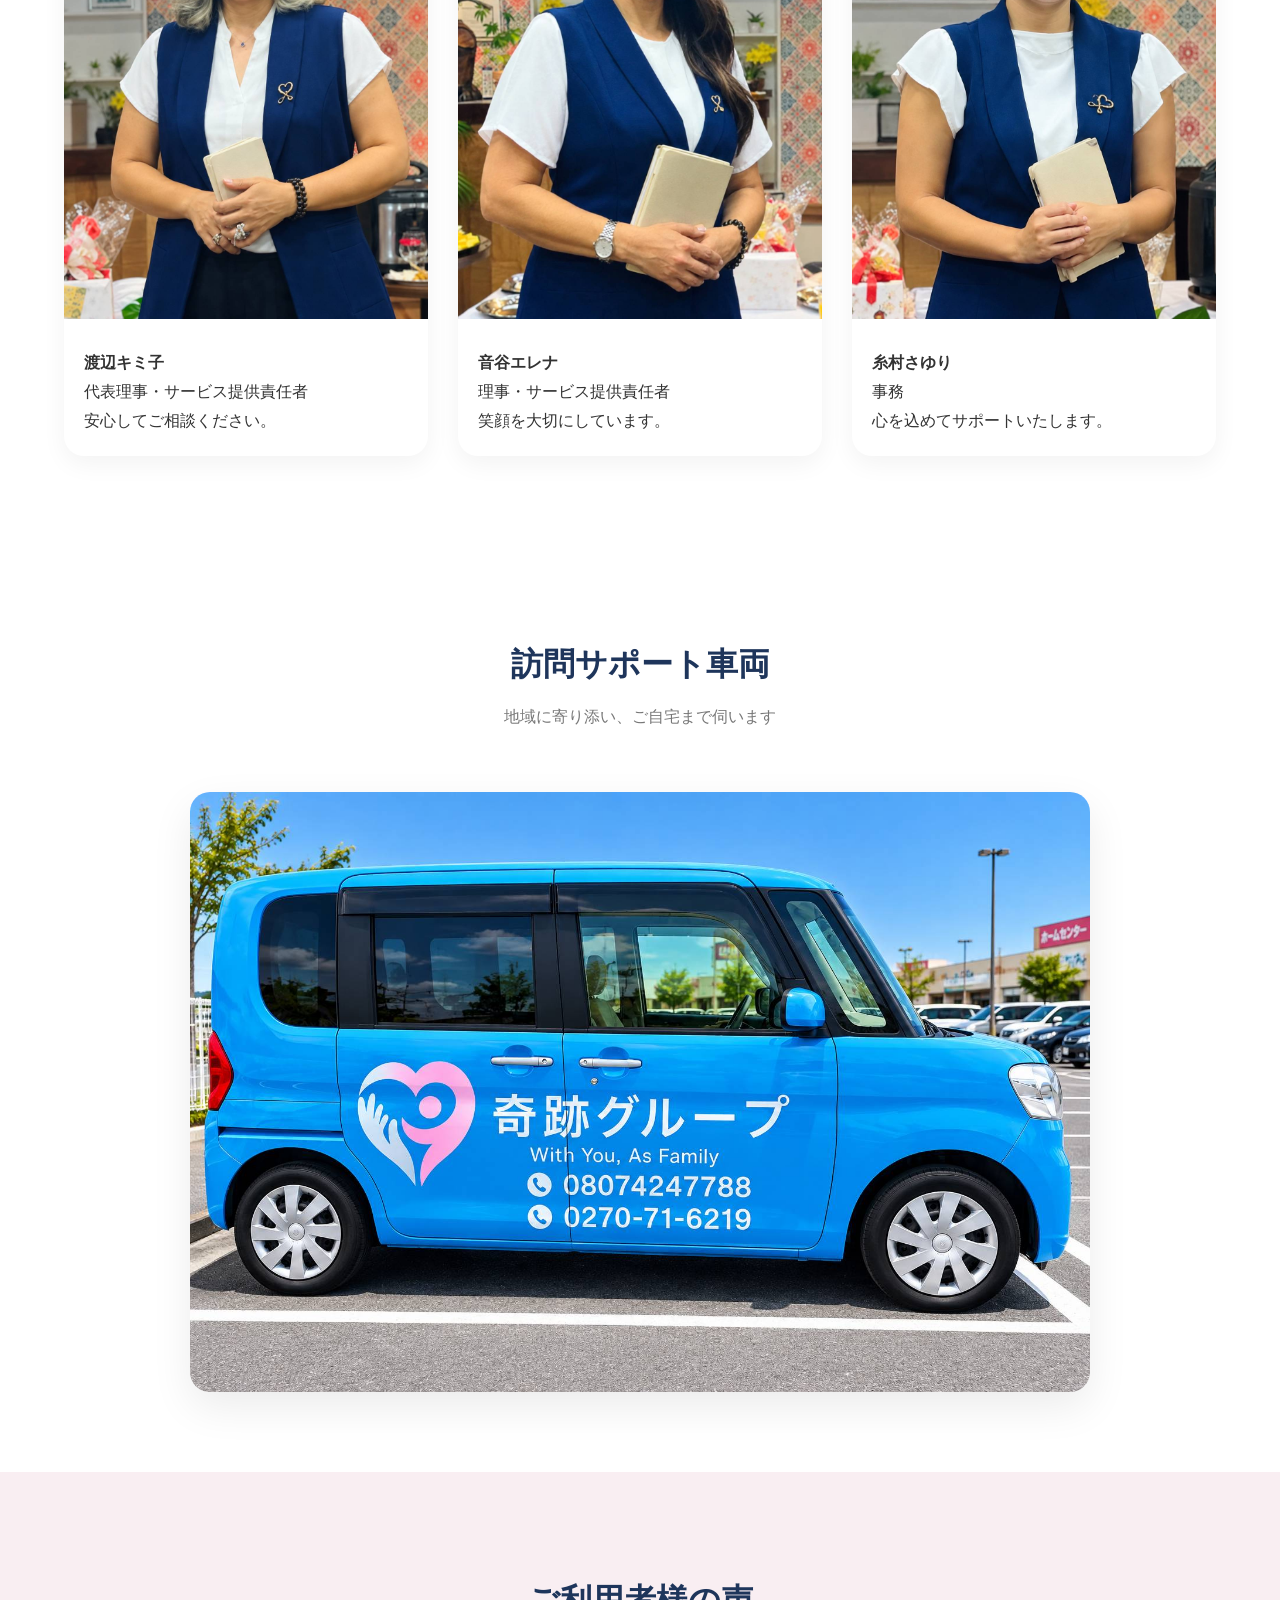
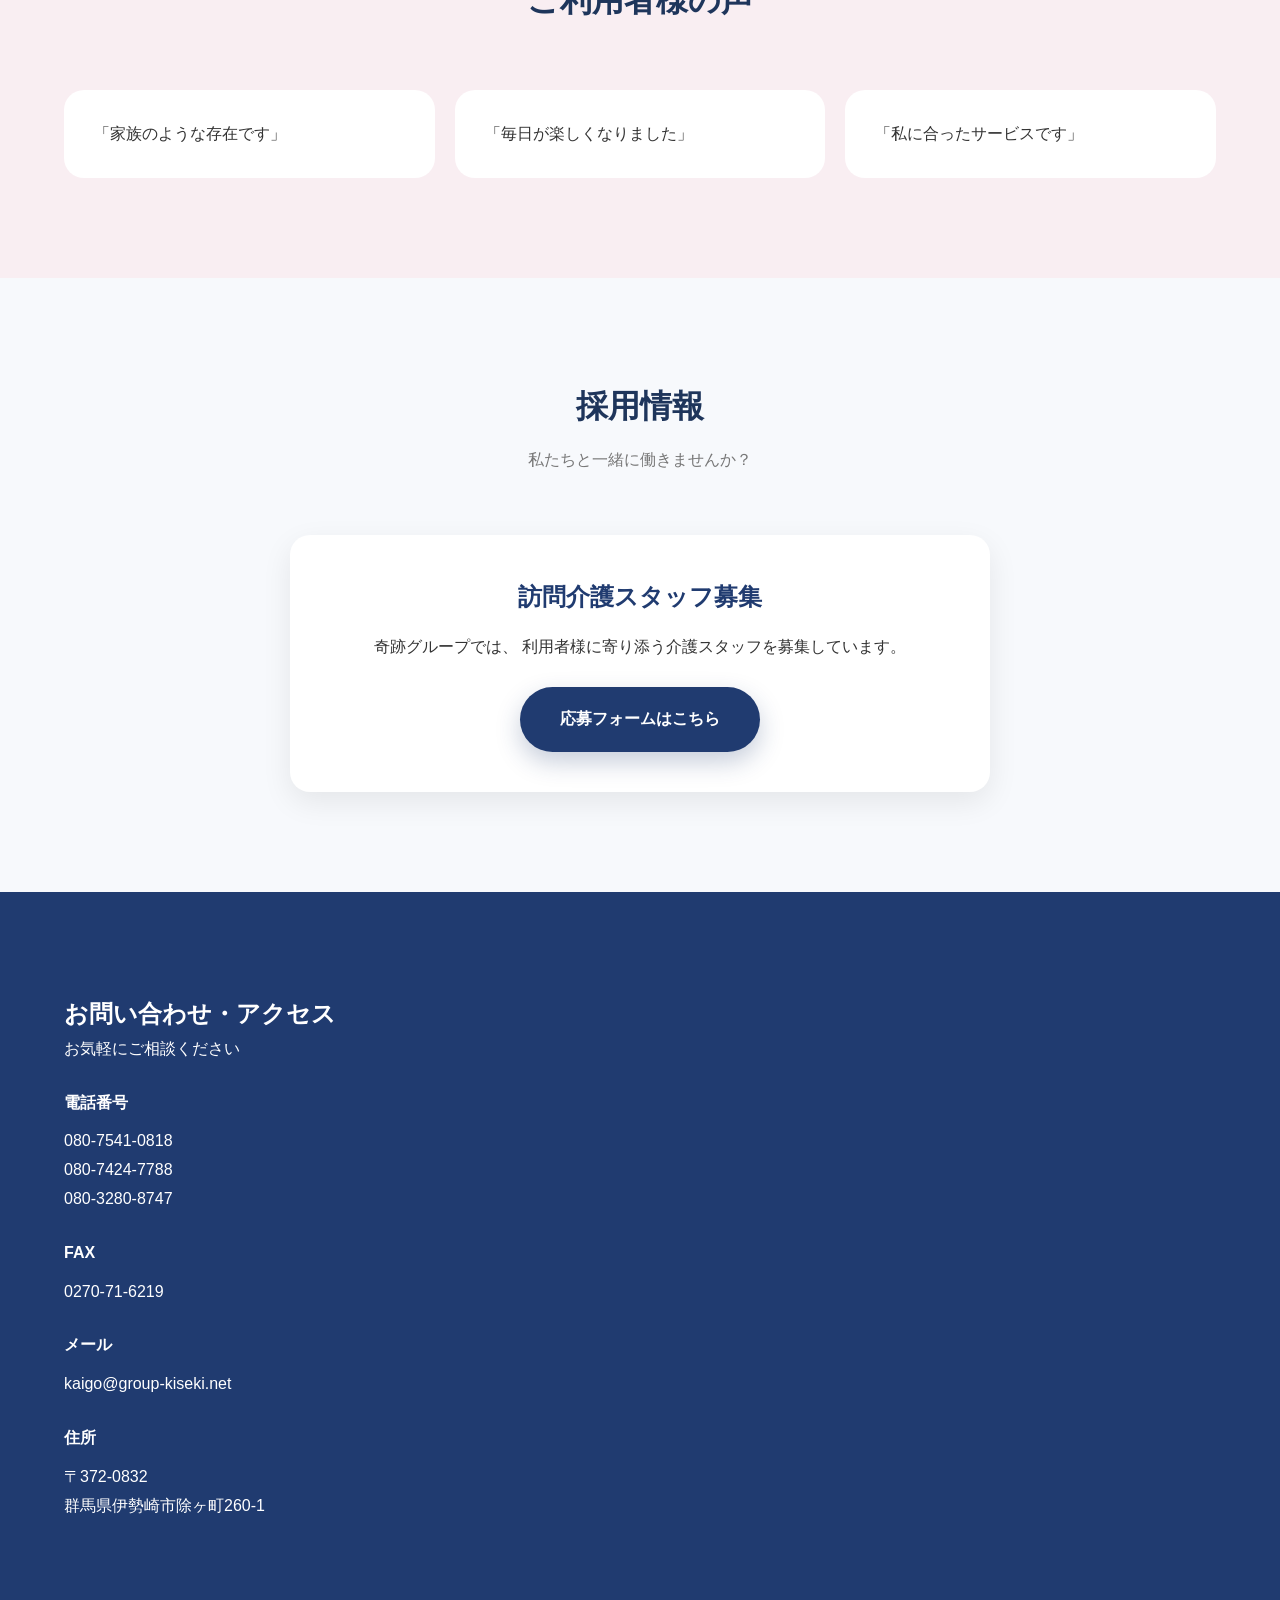
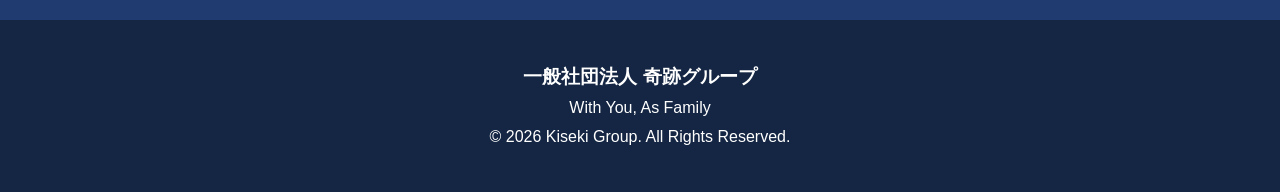
==== commit 038afcc4: "add area" ====
--- a/index.html
+++ b/index.html
@@ -131,7 +131,25 @@
 </div>
 
 </section>
-
+<!-- area -->
+ <section class="area" id="area">
+  <div class="container">
+
+    <div class="section-title">
+      <h3>サービス対応エリア</h3>
+      <p>群馬県・栃木県・埼玉県を中心に対応しております</p>
+    </div>
+
+    <div class="area-content">
+
+      <div class="area-map">
+        <img src="images/area-map.png" alt="サービス対応地域">
+      </div>
+
+    </div>
+
+  </div>
+</section>
 <!-- STRENGTH -->
 <section>
 
--- a/style.css
+++ b/style.css
@@ -260,7 +260,24 @@
   color:#203B70;
   font-weight:700;
 }
-
+/* =====================
+  AREA
+===================== */
+.area{
+  padding:100px 0;
+  background:#fff;
+}
+
+.area-content{
+  text-align:center;
+}
+
+.area-map img{
+  width:100%;
+  max-width:900px;
+  border-radius:20px;
+  box-shadow:0 10px 30px rgba(0,0,0,.08);
+}
 /* =====================
    ABOUT
 ===================== */
@@ -486,12 +503,15 @@
   }
 
   .hero h2{
-    font-size:2rem;
-  }
+  font-size:1.8rem;
+  line-height:1.4;
+}git 
 
   .hero p{
-    margin:0 auto 30px;
-  }
+  font-size:1rem;
+  line-height:1.8;
+  max-width:100%;
+}
 
   .hero-features{
     justify-content:center;
